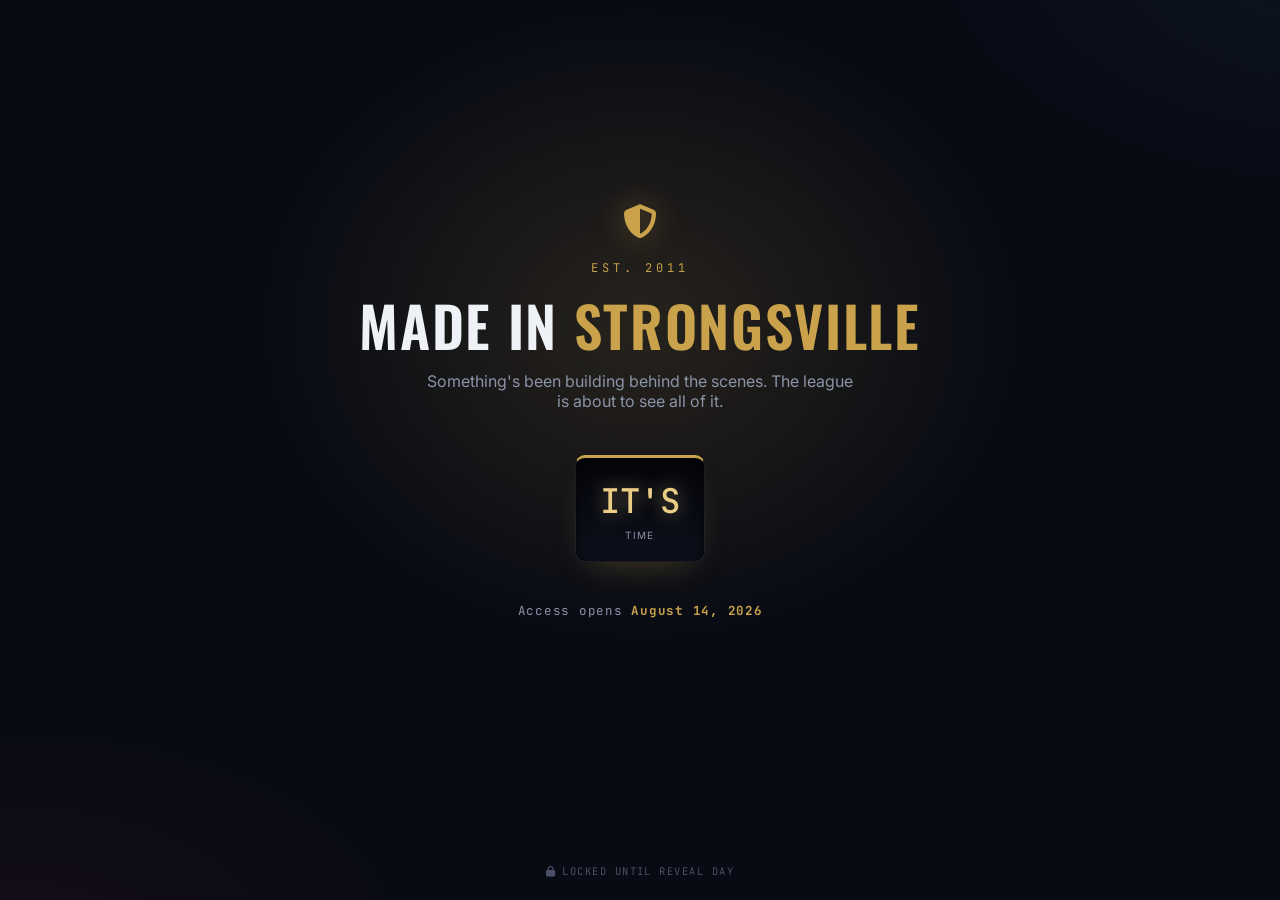
==== index.html @ 47a47ed0 "tease" ====
<!DOCTYPE html>
<html lang="en">
<head>
<meta charset="UTF-8">
<meta name="viewport" content="width=device-width, initial-scale=1.0">
<title>Made In Strongsville</title>
<meta name="description" content="Something is coming to Strongsville.">
<meta name="robots" content="noindex, nofollow">
<link rel="preconnect" href="https://fonts.googleapis.com">
<link rel="stylesheet" href="https://cdnjs.cloudflare.com/ajax/libs/font-awesome/6.5.1/css/all.min.css">
<link href="https://fonts.googleapis.com/css2?family=Oswald:wght@500;600;700&family=Inter:wght@400;500;600&family=JetBrains+Mono:wght@400;500&display=swap" rel="stylesheet">
<style>
  :root{
    --navy:#080b14; --navy-2:#111624; --navy-3:#1a2136;
    --gold:#c9a24b; --gold-bright:#e9cc85; --ink:#eef1f6; --muted:#8b93a7;
    --line:rgba(238,241,246,0.09);
  }
  *{ box-sizing:border-box; }
  @media (prefers-reduced-motion: reduce){ *{ animation-duration:0.001ms !important; } }
  body{
    margin:0; min-height:100vh; background:var(--navy); color:var(--ink);
    font-family:'Inter',sans-serif;
    display:flex; align-items:center; justify-content:center; text-align:center;
    padding:32px; position:relative; overflow:hidden;
    -webkit-user-select:none; user-select:none;
  }
  body::before{
    content:""; position:fixed; inset:-20%;
    background:
      radial-gradient(ellipse 600px 500px at 50% 40%, rgba(201,162,75,0.16), transparent 65%),
      radial-gradient(ellipse 700px 400px at 15% 90%, rgba(179,39,59,0.08), transparent 65%),
      radial-gradient(ellipse 700px 400px at 90% 10%, rgba(91,155,213,0.07), transparent 65%);
    animation:drift 16s ease-in-out infinite alternate;
    pointer-events:none;
  }
  @keyframes drift{ from{ transform:scale(1) translateY(0); } to{ transform:scale(1.1) translateY(-16px); } }

  .stage{ position:relative; z-index:1; max-width:640px; }
  .shield{ font-size:34px; color:var(--gold); margin-bottom:18px; text-shadow:0 0 30px rgba(201,162,75,0.4); }
  .eyebrow{
    font-family:'JetBrains Mono',monospace; font-size:12px; letter-spacing:0.32em; text-transform:uppercase;
    color:var(--gold); margin-bottom:20px;
  }
  h1{
    font-family:'Oswald',sans-serif; text-transform:uppercase; letter-spacing:0.03em; font-weight:600;
    font-size:clamp(32px,7vw,56px); margin:0 0 16px; line-height:1.05;
  }
  h1 span{ color:var(--gold); }
  .sub{ color:var(--muted); font-size:16px; max-width:44ch; margin:0 auto 44px; }

  .countdown{ display:flex; gap:14px; justify-content:center; flex-wrap:wrap; margin-bottom:40px; }
  .box{
    background:linear-gradient(180deg,#05060a,#0d101c);
    border:1px solid var(--line); border-top:3px solid var(--gold);
    border-radius:10px; padding:20px 24px; text-align:center; min-width:84px;
    box-shadow:inset 0 2px 14px rgba(0,0,0,0.6), 0 14px 34px -16px rgba(201,162,75,0.35);
  }
  .box .n{
    font-family:'JetBrains Mono',monospace; font-size:34px; color:var(--gold-bright); font-weight:500;
    text-shadow:0 0 18px rgba(240,211,140,0.5);
  }
  .box .l{ font-size:10px; letter-spacing:0.14em; text-transform:uppercase; color:var(--muted); margin-top:6px; }

  .date-line{ font-family:'JetBrains Mono',monospace; font-size:12.5px; color:var(--muted); letter-spacing:0.06em; margin-bottom:56px; }
  .date-line strong{ color:var(--gold); }

  .whisper{
    min-height:24px; font-size:14px; color:var(--muted); font-style:italic;
    opacity:0; transition:opacity 1.2s ease;
  }
  .whisper.in{ opacity:1; }

  footer.locked{
    position:fixed; bottom:22px; left:0; right:0; text-align:center;
    font-family:'JetBrains Mono',monospace; font-size:10.5px; letter-spacing:0.14em; text-transform:uppercase;
    color:#4a5066;
  }
</style>
</head>
<body>

<div class="stage">
  <div class="shield"><i class="fa-solid fa-shield-halved"></i></div>
  <div class="eyebrow">Est. 2011</div>
  <h1>Made In <span>Strongsville</span></h1>
  <p class="sub">Something's been building behind the scenes. The league is about to see all of it.</p>

  <div class="countdown" id="countdown"></div>
  <div class="date-line">Access opens <strong>August 14, 2026</strong></div>

  <div class="whisper" id="whisper"></div>
</div>

<footer class="locked"><i class="fa-solid fa-lock" style="margin-right:6px;"></i>Locked until reveal day</footer>

<script>
function buildCountdown(el, target){
  function tick(){
    const now = new Date();
    let diff = target - now;
    if(diff <= 0){
      el.innerHTML = `<div class="box"><div class="n">IT'S</div><div class="l">Time</div></div>`;
      clearInterval(timer);
      return;
    }
    const d = Math.floor(diff / 86400000);
    const h = Math.floor((diff / 3600000) % 24);
    const m = Math.floor((diff / 60000) % 60);
    const s = Math.floor((diff / 1000) % 60);
    el.innerHTML = `
      <div class="box"><div class="n">${d}</div><div class="l">Days</div></div>
      <div class="box"><div class="n">${String(h).padStart(2,'0')}</div><div class="l">Hours</div></div>
      <div class="box"><div class="n">${String(m).padStart(2,'0')}</div><div class="l">Minutes</div></div>
      <div class="box"><div class="n">${String(s).padStart(2,'0')}</div><div class="l">Seconds</div></div>
    `;
  }
  tick();
  const timer = setInterval(tick, 1000);
}
buildCountdown(document.getElementById('countdown'), new Date('2026-08-14T00:00:00'));

const whispers = [
  "Respect the Ice.",
  "The Don remembers 2017.",
  "Someone still owes a chug.",
  "The Trophy Bandit is watching.",
  "A goat has been spotted on the mountain.",
  "The cauldron hasn't stopped moving.",
  "Fifteen years of receipts. All in one place.",
];
const whisperEl = document.getElementById('whisper');
let wi = 0;
function cycleWhisper(){
  whisperEl.classList.remove('in');
  setTimeout(()=>{
    whisperEl.textContent = whispers[wi % whispers.length];
    whisperEl.classList.add('in');
    wi++;
  }, 600);
}
cycleWhisper();
setInterval(cycleWhisper, 4200);
</script>
</body>
</html>
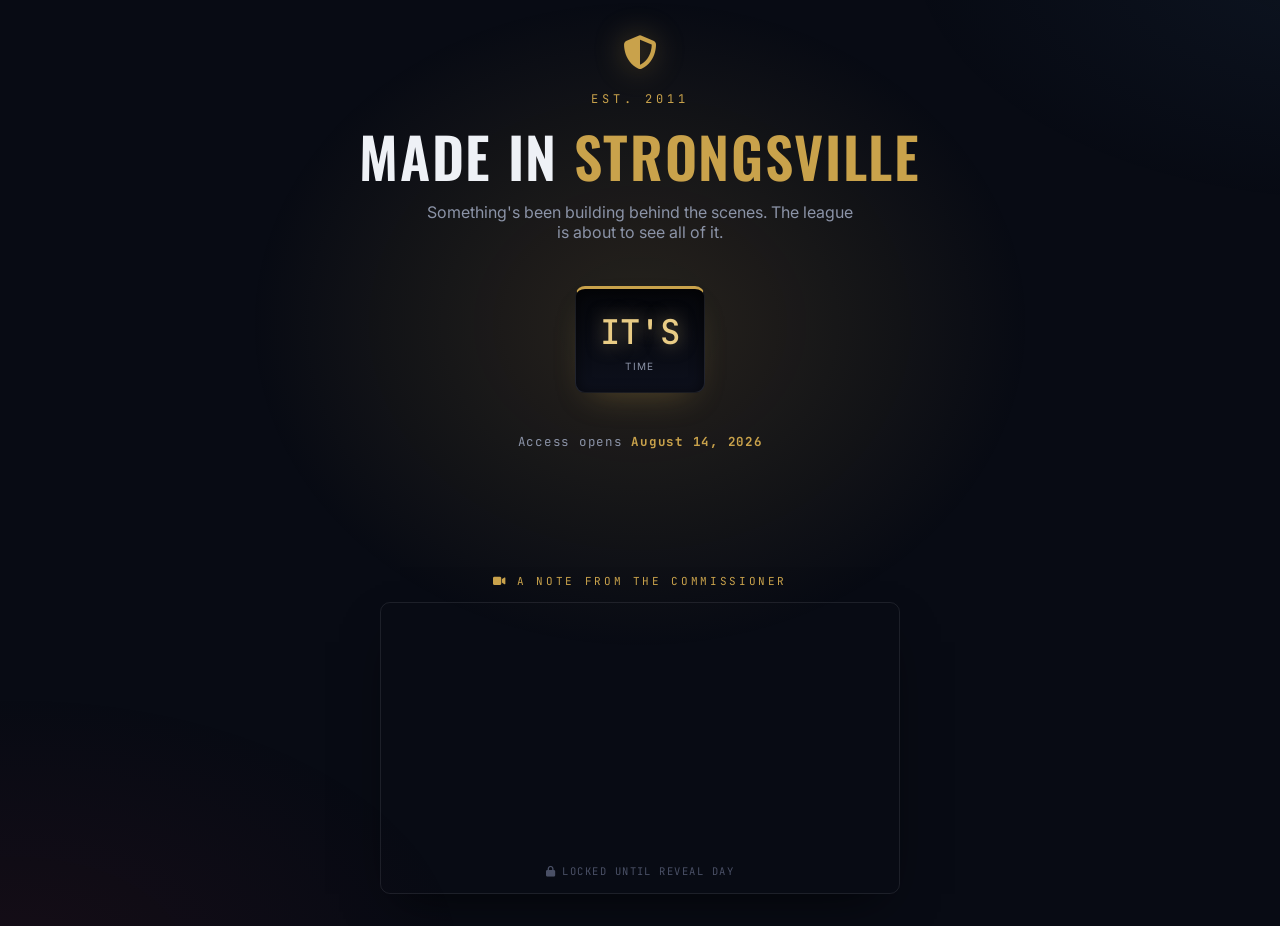
==== commit 79c6ea6d: "commish note" ====
--- a/index.html
+++ b/index.html
@@ -70,6 +70,17 @@
   }
   .whisper.in{ opacity:1; }
 
+  .commish{ margin:44px auto 0; max-width:520px; }
+  .commish .label{
+    font-family:'JetBrains Mono',monospace; font-size:11px; letter-spacing:0.24em; text-transform:uppercase;
+    color:var(--gold); margin-bottom:14px;
+  }
+  .commish .frame{
+    aspect-ratio:16/9; border-radius:10px; overflow:hidden;
+    border:1px solid var(--line); box-shadow:0 20px 50px -20px rgba(0,0,0,0.7);
+  }
+  .commish .frame iframe{ width:100%; height:100%; border:0; display:block; }
+
   footer.locked{
     position:fixed; bottom:22px; left:0; right:0; text-align:center;
     font-family:'JetBrains Mono',monospace; font-size:10.5px; letter-spacing:0.14em; text-transform:uppercase;
@@ -89,6 +100,13 @@
   <div class="date-line">Access opens <strong>August 14, 2026</strong></div>
 
   <div class="whisper" id="whisper"></div>
+
+  <div class="commish">
+    <div class="label"><i class="fa-solid fa-video"></i> A Note From The Commissioner</div>
+    <div class="frame">
+      <iframe src="https://www.youtube.com/embed/ub5VCanUkYw" title="Commish Note 2026" frameborder="0" allow="accelerometer; autoplay; clipboard-write; encrypted-media; gyroscope; picture-in-picture" allowfullscreen></iframe>
+    </div>
+  </div>
 </div>
 
 <footer class="locked"><i class="fa-solid fa-lock" style="margin-right:6px;"></i>Locked until reveal day</footer>
@@ -122,10 +140,17 @@
 const whispers = [
   "Respect the Ice.",
   "The Don remembers 2017.",
-  "Someone still owes a chug.",
   "The Trophy Bandit is watching.",
   "A goat has been spotted on the mountain.",
   "The cauldron hasn't stopped moving.",
+  "Mr. Reliable is still waiting on ring number two.",
+  "Worst to first isn't just a saying to some of us.",
+  "Someone's still chasing their day-one magic.",
+  "One bright spot, wedged between two dark ones.",
+  "Balance has a price. Ask the guy sitting at .500.",
+  "Three years in the basement built one hell of a comeback.",
+  "Patience finally paid off in 2025.",
+  "Someone still owes a chug.",
   "Fifteen years of receipts. All in one place.",
 ];
 const whisperEl = document.getElementById('whisper');
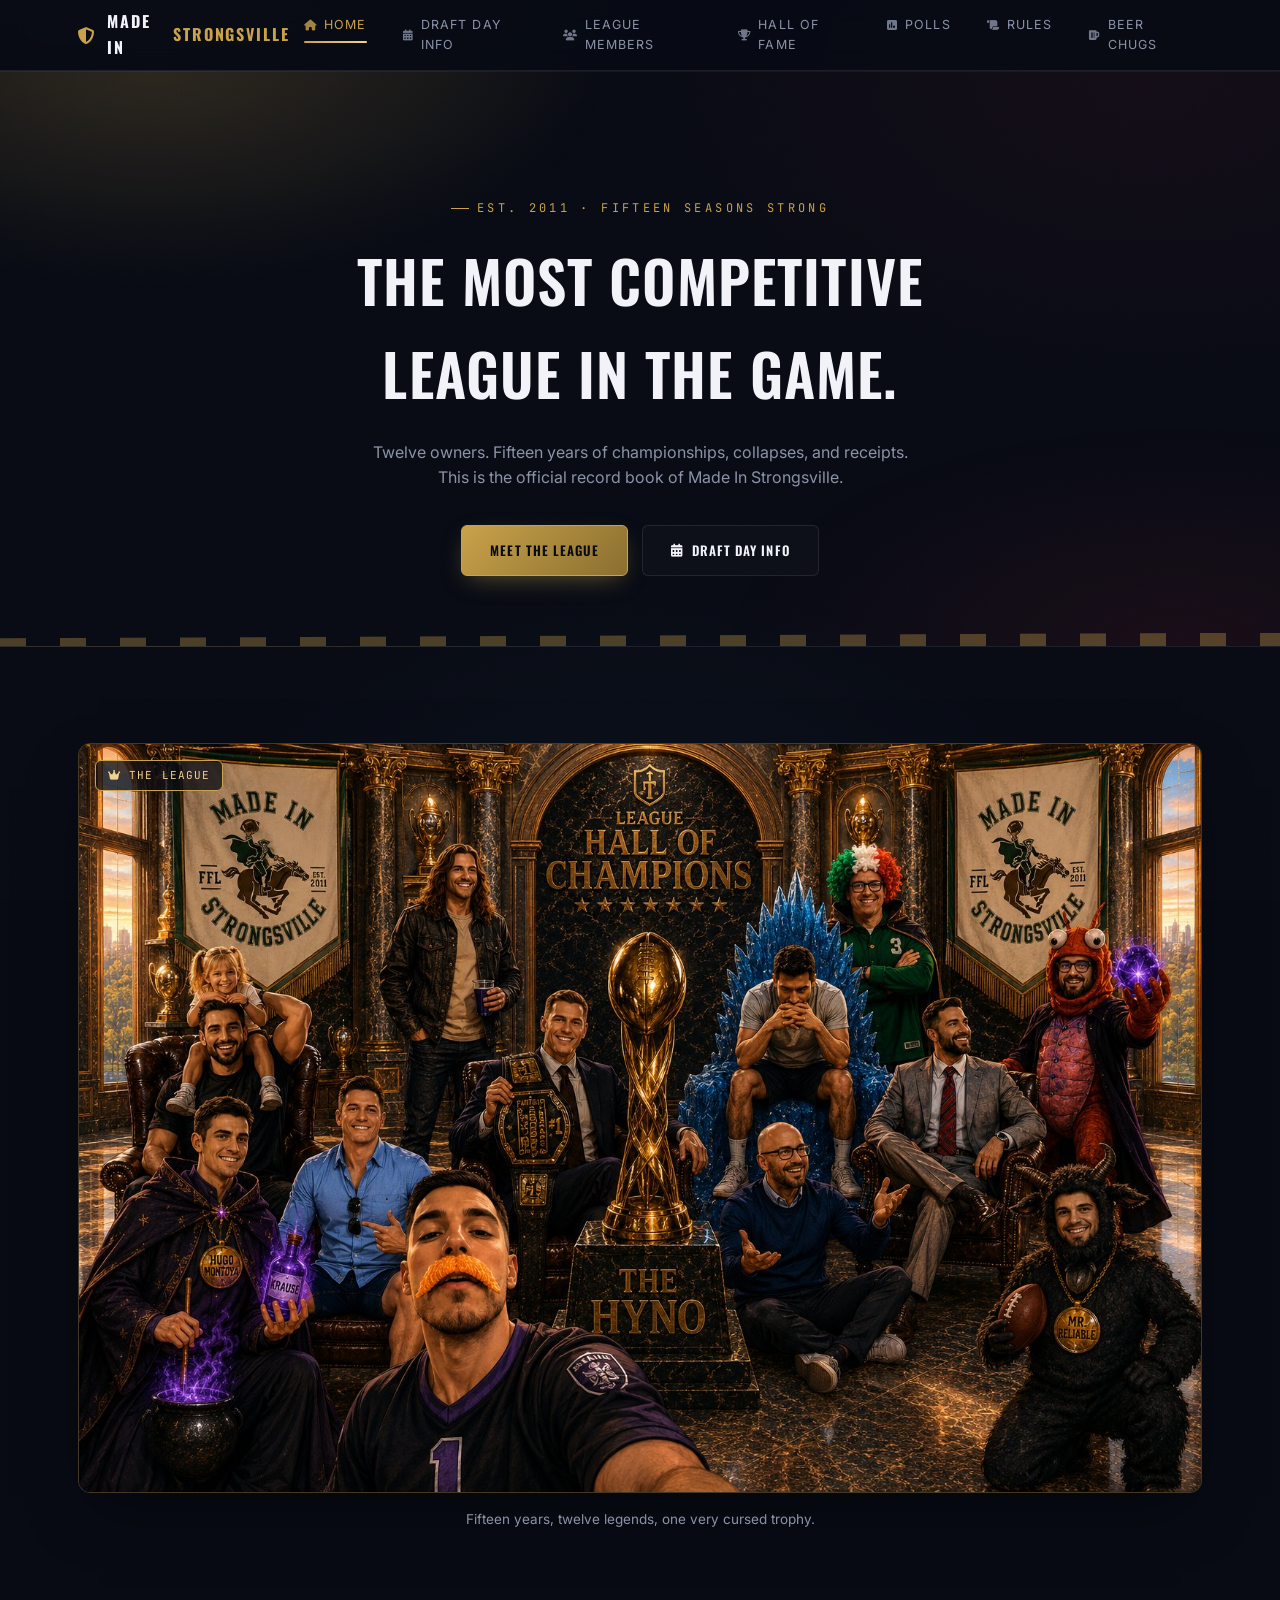
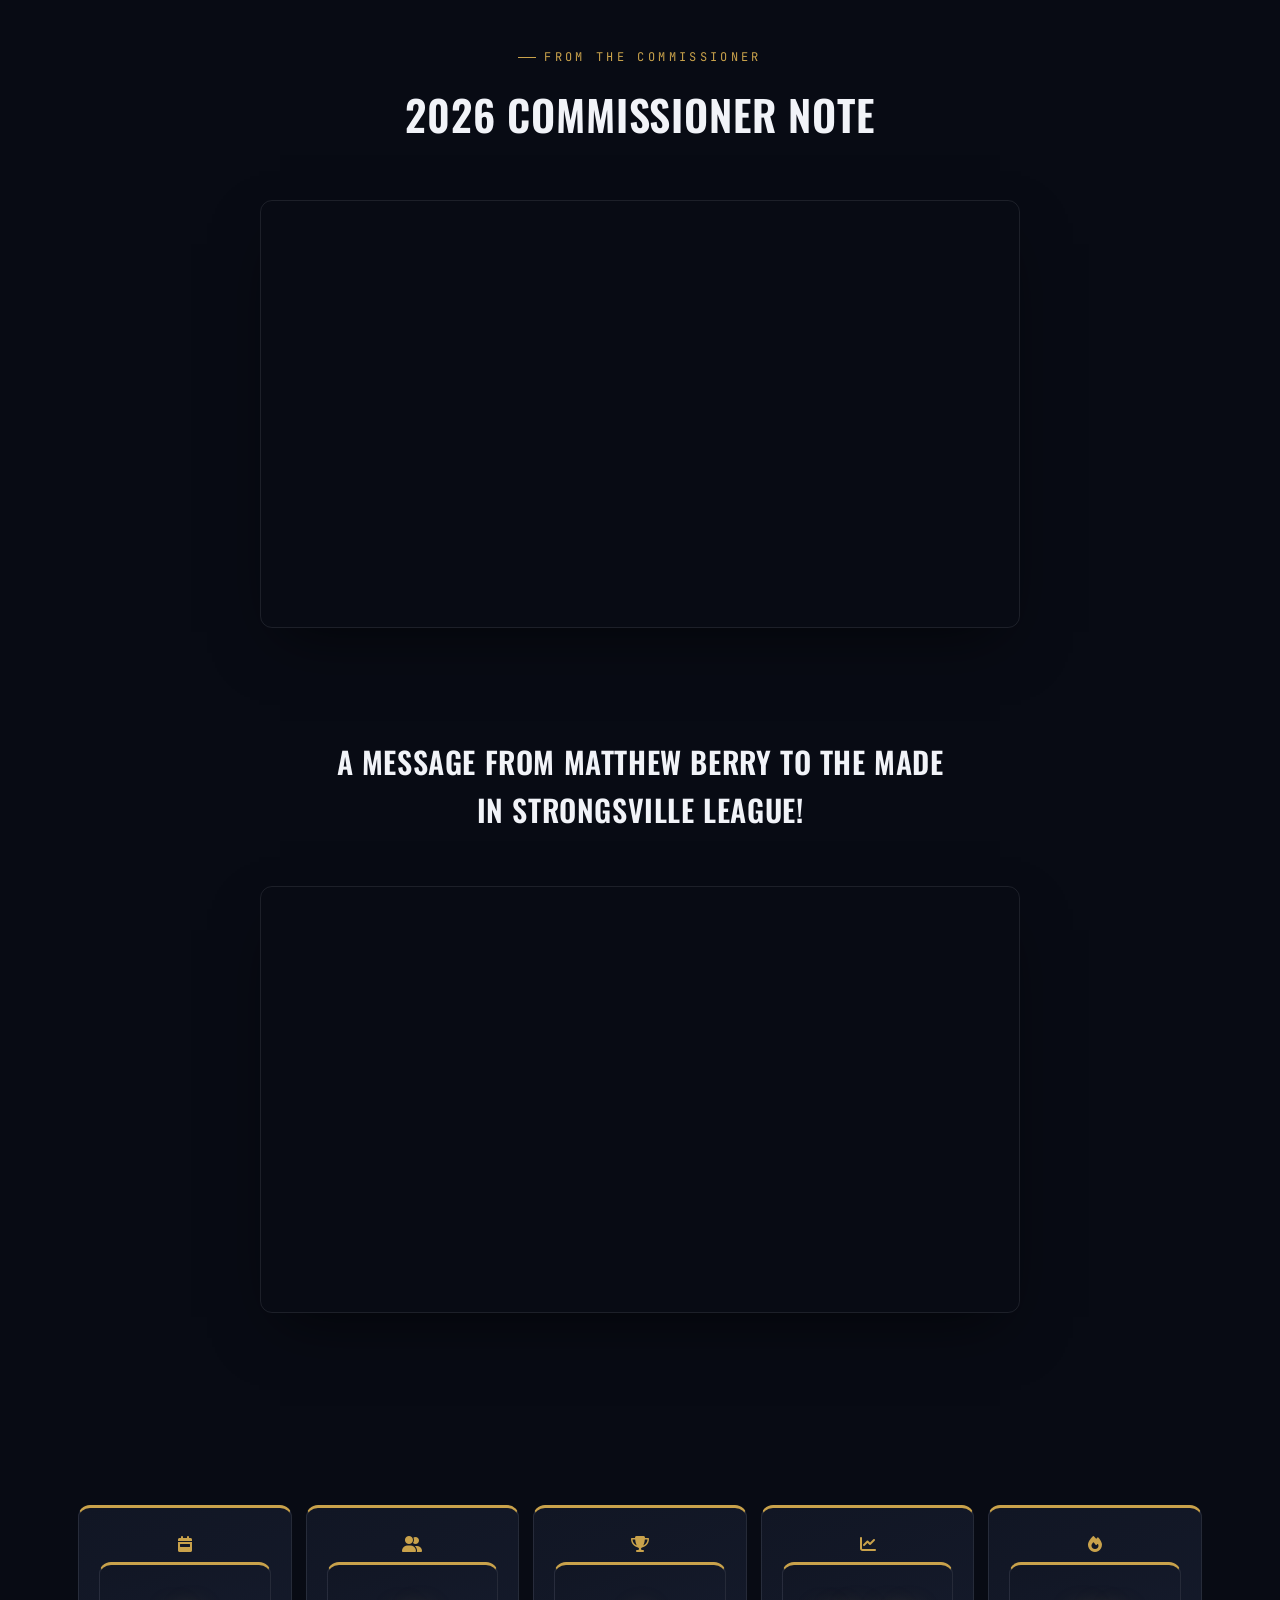
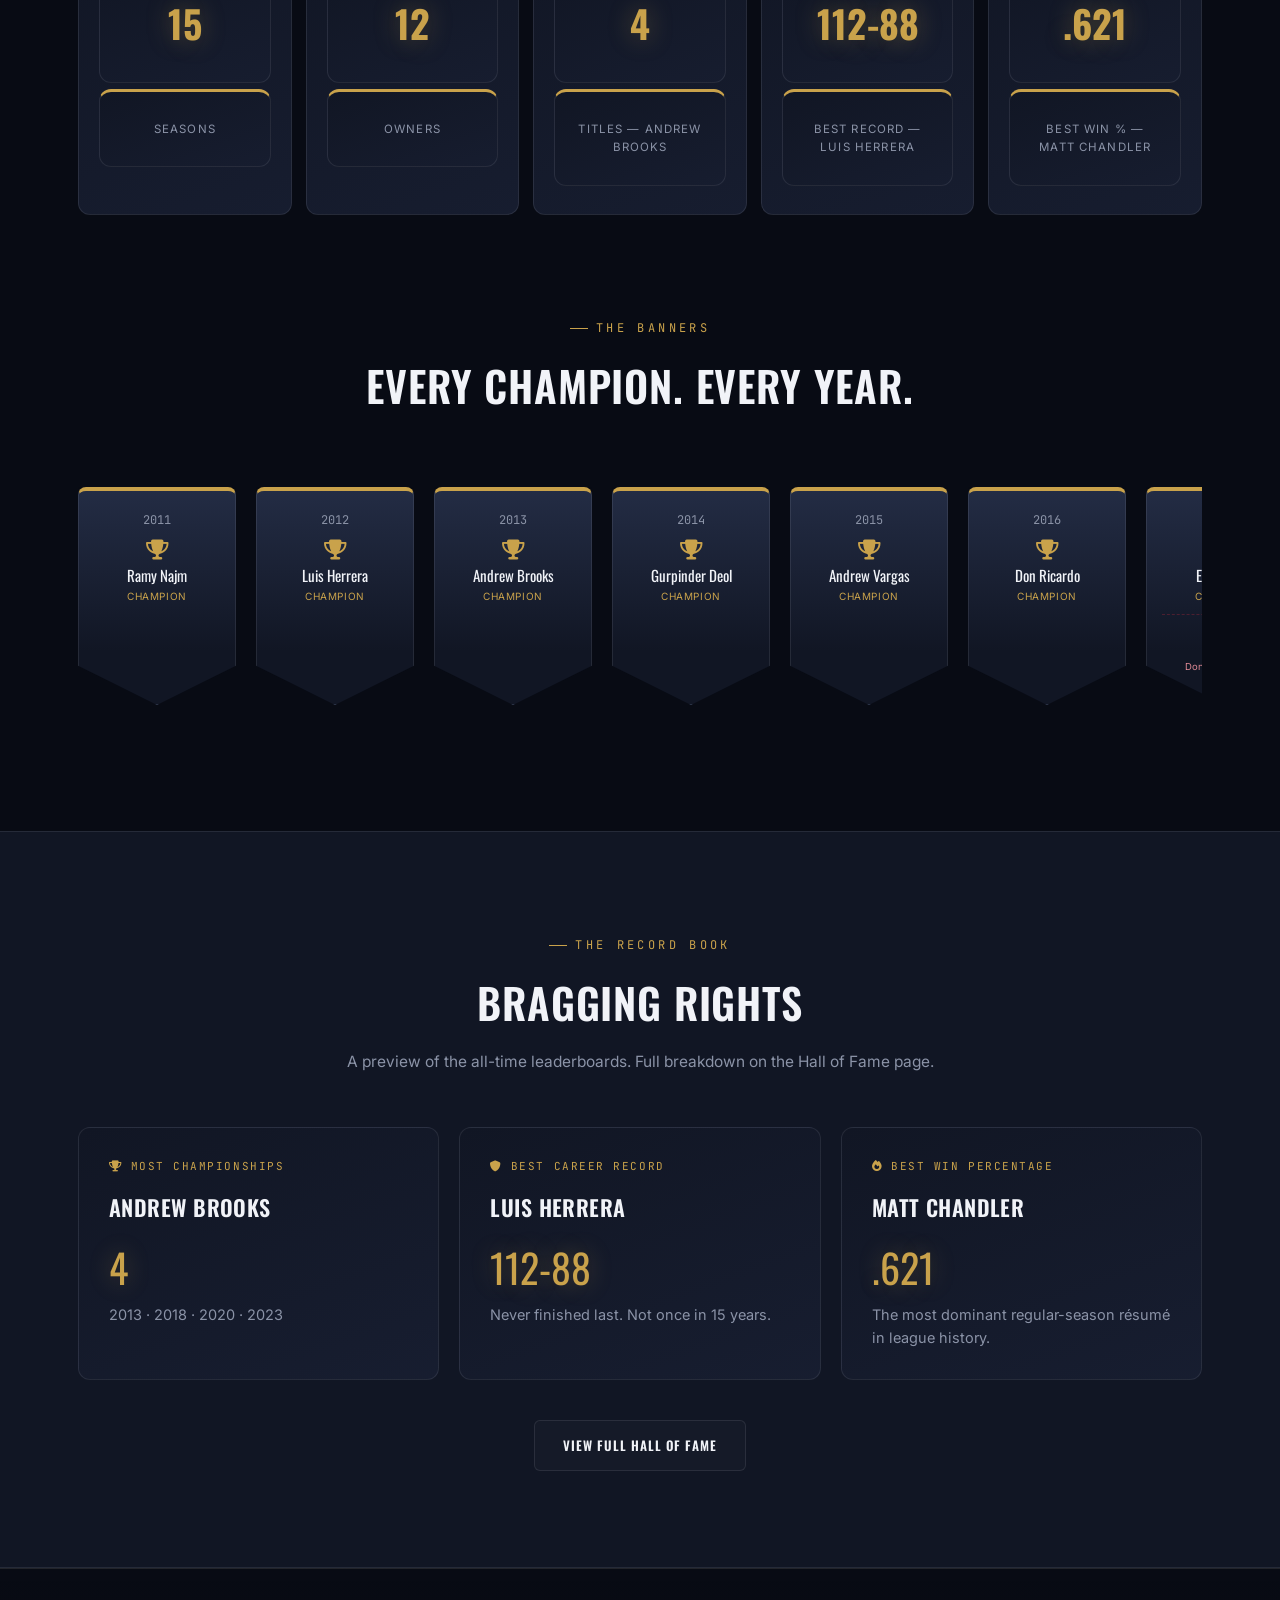
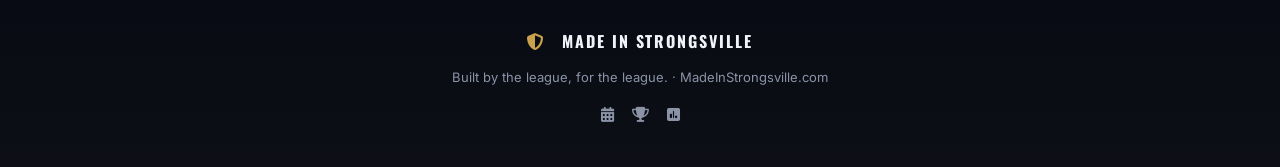
==== commit 4a69c5a3: "go live" ====
--- a/index.html
+++ b/index.html
@@ -3,168 +3,165 @@
 <head>
 <meta charset="UTF-8">
 <meta name="viewport" content="width=device-width, initial-scale=1.0">
-<title>Made In Strongsville</title>
-<meta name="description" content="Something is coming to Strongsville.">
-<meta name="robots" content="noindex, nofollow">
+<title>Made In Strongsville | Fantasy Football League</title>
+<meta name="description" content="15 seasons. 12 owners. One trophy. The official home of the Made In Strongsville fantasy football league.">
 <link rel="preconnect" href="https://fonts.googleapis.com">
+<link href="https://fonts.googleapis.com/css2?family=Oswald:wght@500;600;700&family=Inter:wght@400;500;600&family=JetBrains+Mono:wght@400;500&display=swap" rel="stylesheet">
 <link rel="stylesheet" href="https://cdnjs.cloudflare.com/ajax/libs/font-awesome/6.5.1/css/all.min.css">
-<link href="https://fonts.googleapis.com/css2?family=Oswald:wght@500;600;700&family=Inter:wght@400;500;600&family=JetBrains+Mono:wght@400;500&display=swap" rel="stylesheet">
-<style>
-  :root{
-    --navy:#080b14; --navy-2:#111624; --navy-3:#1a2136;
-    --gold:#c9a24b; --gold-bright:#e9cc85; --ink:#eef1f6; --muted:#8b93a7;
-    --line:rgba(238,241,246,0.09);
-  }
-  *{ box-sizing:border-box; }
-  @media (prefers-reduced-motion: reduce){ *{ animation-duration:0.001ms !important; } }
-  body{
-    margin:0; min-height:100vh; background:var(--navy); color:var(--ink);
-    font-family:'Inter',sans-serif;
-    display:flex; align-items:center; justify-content:center; text-align:center;
-    padding:32px; position:relative; overflow:hidden;
-    -webkit-user-select:none; user-select:none;
-  }
-  body::before{
-    content:""; position:fixed; inset:-20%;
-    background:
-      radial-gradient(ellipse 600px 500px at 50% 40%, rgba(201,162,75,0.16), transparent 65%),
-      radial-gradient(ellipse 700px 400px at 15% 90%, rgba(179,39,59,0.08), transparent 65%),
-      radial-gradient(ellipse 700px 400px at 90% 10%, rgba(91,155,213,0.07), transparent 65%);
-    animation:drift 16s ease-in-out infinite alternate;
-    pointer-events:none;
-  }
-  @keyframes drift{ from{ transform:scale(1) translateY(0); } to{ transform:scale(1.1) translateY(-16px); } }
-
-  .stage{ position:relative; z-index:1; max-width:640px; }
-  .shield{ font-size:34px; color:var(--gold); margin-bottom:18px; text-shadow:0 0 30px rgba(201,162,75,0.4); }
-  .eyebrow{
-    font-family:'JetBrains Mono',monospace; font-size:12px; letter-spacing:0.32em; text-transform:uppercase;
-    color:var(--gold); margin-bottom:20px;
-  }
-  h1{
-    font-family:'Oswald',sans-serif; text-transform:uppercase; letter-spacing:0.03em; font-weight:600;
-    font-size:clamp(32px,7vw,56px); margin:0 0 16px; line-height:1.05;
-  }
-  h1 span{ color:var(--gold); }
-  .sub{ color:var(--muted); font-size:16px; max-width:44ch; margin:0 auto 44px; }
-
-  .countdown{ display:flex; gap:14px; justify-content:center; flex-wrap:wrap; margin-bottom:40px; }
-  .box{
-    background:linear-gradient(180deg,#05060a,#0d101c);
-    border:1px solid var(--line); border-top:3px solid var(--gold);
-    border-radius:10px; padding:20px 24px; text-align:center; min-width:84px;
-    box-shadow:inset 0 2px 14px rgba(0,0,0,0.6), 0 14px 34px -16px rgba(201,162,75,0.35);
-  }
-  .box .n{
-    font-family:'JetBrains Mono',monospace; font-size:34px; color:var(--gold-bright); font-weight:500;
-    text-shadow:0 0 18px rgba(240,211,140,0.5);
-  }
-  .box .l{ font-size:10px; letter-spacing:0.14em; text-transform:uppercase; color:var(--muted); margin-top:6px; }
-
-  .date-line{ font-family:'JetBrains Mono',monospace; font-size:12.5px; color:var(--muted); letter-spacing:0.06em; margin-bottom:56px; }
-  .date-line strong{ color:var(--gold); }
-
-  .whisper{
-    min-height:24px; font-size:14px; color:var(--muted); font-style:italic;
-    opacity:0; transition:opacity 1.2s ease;
-  }
-  .whisper.in{ opacity:1; }
-
-  .commish{ margin:44px auto 0; max-width:520px; }
-  .commish .label{
-    font-family:'JetBrains Mono',monospace; font-size:11px; letter-spacing:0.24em; text-transform:uppercase;
-    color:var(--gold); margin-bottom:14px;
-  }
-  .commish .frame{
-    aspect-ratio:16/9; border-radius:10px; overflow:hidden;
-    border:1px solid var(--line); box-shadow:0 20px 50px -20px rgba(0,0,0,0.7);
-  }
-  .commish .frame iframe{ width:100%; height:100%; border:0; display:block; }
-
-  footer.locked{
-    position:fixed; bottom:22px; left:0; right:0; text-align:center;
-    font-family:'JetBrains Mono',monospace; font-size:10.5px; letter-spacing:0.14em; text-transform:uppercase;
-    color:#4a5066;
-  }
-</style>
+<link rel="stylesheet" href="style.css">
 </head>
 <body>
 
-<div class="stage">
-  <div class="shield"><i class="fa-solid fa-shield-halved"></i></div>
-  <div class="eyebrow">Est. 2011</div>
-  <h1>Made In <span>Strongsville</span></h1>
-  <p class="sub">Something's been building behind the scenes. The league is about to see all of it.</p>
+<nav class="site-nav">
+  <div class="wrap">
+    <a href="index.html" class="brand"><i class="fa-solid fa-shield-halved"></i>MADE IN <span>STRONGSVILLE</span></a>
+    <ul class="navlinks">
+      <li><a href="index.html" class="active"><i class="fa-solid fa-house"></i>Home</a></li>
+      <li><a href="draft.html"><i class="fa-solid fa-calendar-days"></i>Draft Day Info</a></li>
+      <li><a href="members.html"><i class="fa-solid fa-users"></i>League Members</a></li>
+      <li><a href="hall-of-fame.html"><i class="fa-solid fa-trophy"></i>Hall of Fame</a></li>
+      <li><a href="polls.html"><i class="fa-solid fa-square-poll-vertical"></i>Polls</a></li>
+      <li><a href="rules.html"><i class="fa-solid fa-scroll"></i>Rules</a></li>
+      <li><a href="beer-chugs.html"><i class="fa-solid fa-beer-mug-empty"></i>Beer Chugs</a></li>
+    </ul>
+    <button class="navtoggle" aria-label="Menu">☰</button>
+  </div>
+</nav>
 
-  <div class="countdown" id="countdown"></div>
-  <div class="date-line">Access opens <strong>August 14, 2026</strong></div>
-
-  <div class="whisper" id="whisper"></div>
-
-  <div class="commish">
-    <div class="label"><i class="fa-solid fa-video"></i> A Note From The Commissioner</div>
-    <div class="frame">
-      <iframe src="https://www.youtube.com/embed/ub5VCanUkYw" title="Commish Note 2026" frameborder="0" allow="accelerometer; autoplay; clipboard-write; encrypted-media; gyroscope; picture-in-picture" allowfullscreen></iframe>
+<header class="page-hero" style="padding-top:120px; padding-bottom:70px;">
+  <div class="wrap" style="text-align:center;">
+    <div class="eyebrow">Est. 2011 · Fifteen Seasons Strong</div>
+    <h1 style="margin-top:16px;">The Most Competitive<br>League in the Game.</h1>
+    <p style="margin:20px auto 0; max-width:56ch; text-align:center;">Twelve owners. Fifteen years of championships, collapses, and receipts. This is the official record book of Made In Strongsville.</p>
+    <div style="margin-top:34px; display:flex; gap:14px; justify-content:center; flex-wrap:wrap;">
+      <a href="members.html" class="btn primary">Meet the League</a>
+      <a href="draft.html" class="btn ghost"><i class="fa-solid fa-calendar-days"></i>Draft Day Info</a>
     </div>
   </div>
-</div>
+</header>
 
-<footer class="locked"><i class="fa-solid fa-lock" style="margin-right:6px;"></i>Locked until reveal day</footer>
+<section style="padding-bottom:0;">
+  <div class="wrap">
+    <div class="feature-image reveal">
+      <span class="feature-tag"><i class="fa-solid fa-crown"></i> The League</span>
+      <img src="photo-hall-of-champions.jpg" alt="Made In Strongsville — League Hall of Champions" loading="lazy">
+    </div>
+    <p class="feature-caption reveal">Fifteen years, twelve legends, one very cursed trophy.</p>
+  </div>
+</section>
 
+<section style="padding-bottom:0;">
+  <div class="wrap">
+    <div class="section-head reveal">
+      <div class="eyebrow">From The Commissioner</div>
+      <h2>2026 Commissioner Note</h2>
+    </div>
+    <div class="video-embed-wrap reveal">
+      <iframe src="https://www.youtube.com/embed/frCkLO3lfnM?si=tjz5jl0NV-0J2GUt" title="Made In Strongsville Commish Note 2026" frameborder="0" allow="accelerometer; autoplay; clipboard-write; encrypted-media; gyroscope; picture-in-picture" allowfullscreen></iframe>
+    </div>
+  </div>
+</section>
+
+<section>
+  <div class="wrap">
+    <div class="section-head reveal">
+      <h2 style="font-size:clamp(22px,3.4vw,30px);">A Message From Matthew Berry To The Made In Strongsville League!</h2>
+    </div>
+    <div class="video-embed-wrap reveal">
+      <iframe src="https://www.youtube.com/embed/pJcp4WtAZCU" title="A Message From Matthew Berry To The Made In Strongsville League" frameborder="0" allow="accelerometer; autoplay; clipboard-write; encrypted-media; gyroscope; picture-in-picture" allowfullscreen></iframe>
+    </div>
+  </div>
+</section>
+
+
+<section>
+  <div class="wrap">
+    <div class="stat-ticker reveal">
+      <div><i class="fa-solid fa-calendar-week"></i><div class="num">15</div><div class="label">Seasons</div></div>
+      <div><i class="fa-solid fa-user-group"></i><div class="num">12</div><div class="label">Owners</div></div>
+      <div><i class="fa-solid fa-trophy"></i><div class="num">4</div><div class="label">Titles — Andrew Brooks</div></div>
+      <div><i class="fa-solid fa-chart-line"></i><div class="num">112-88</div><div class="label">Best Record — Luis Herrera</div></div>
+      <div><i class="fa-solid fa-fire"></i><div class="num">.621</div><div class="label">Best Win % — Matt Chandler</div></div>
+    </div>
+  </div>
+</section>
+
+<section style="padding-top:0;">
+  <div class="wrap">
+    <div class="section-head reveal">
+      <div class="eyebrow">The Banners</div>
+      <h2>Every Champion. Every Year.</h2>
+    </div>
+    <div class="rafters reveal" id="rafters"></div>
+  </div>
+</section>
+
+<section style="background:var(--navy-2); border-top:1px solid var(--navy-line); border-bottom:1px solid var(--navy-line);">
+  <div class="wrap">
+    <div class="section-head reveal">
+      <div class="eyebrow">The Record Book</div>
+      <h2>Bragging Rights</h2>
+      <p>A preview of the all-time leaderboards. Full breakdown on the Hall of Fame page.</p>
+    </div>
+    <div class="info-grid reveal">
+      <div class="info-card">
+        <div class="icon-label"><i class="fa-solid fa-trophy"></i>Most Championships</div>
+        <h3>Andrew Brooks</h3>
+        <div class="big">4</div>
+        <p>2013 · 2018 · 2020 · 2023</p>
+      </div>
+      <div class="info-card">
+        <div class="icon-label"><i class="fa-solid fa-shield"></i>Best Career Record</div>
+        <h3>Luis Herrera</h3>
+        <div class="big">112-88</div>
+        <p>Never finished last. Not once in 15 years.</p>
+      </div>
+      <div class="info-card">
+        <div class="icon-label"><i class="fa-solid fa-fire"></i>Best Win Percentage</div>
+        <h3>Matt Chandler</h3>
+        <div class="big">.621</div>
+        <p>The most dominant regular-season résumé in league history.</p>
+      </div>
+    </div>
+    <div style="text-align:center; margin-top:40px;">
+      <a href="hall-of-fame.html" class="btn ghost">View Full Hall of Fame</a>
+    </div>
+  </div>
+</section>
+
+<footer>
+  <span class="brand"><i class="fa-solid fa-shield-halved"></i>&nbsp;MADE IN STRONGSVILLE</span>
+  Built by the league, for the league. · MadeInStrongsville.com
+  <div class="foot-icons">
+    <a href="draft.html" aria-label="Draft Day Info"><i class="fa-solid fa-calendar-days"></i></a>
+    <a href="hall-of-fame.html" aria-label="Hall of Fame"><i class="fa-solid fa-trophy"></i></a>
+    <a href="polls.html" aria-label="Polls"><i class="fa-solid fa-square-poll-vertical"></i></a>
+  </div>
+</footer>
+
+<script src="data.js"></script>
 <script>
-function buildCountdown(el, target){
-  function tick(){
-    const now = new Date();
-    let diff = target - now;
-    if(diff <= 0){
-      el.innerHTML = `<div class="box"><div class="n">IT'S</div><div class="l">Time</div></div>`;
-      clearInterval(timer);
-      return;
-    }
-    const d = Math.floor(diff / 86400000);
-    const h = Math.floor((diff / 3600000) % 24);
-    const m = Math.floor((diff / 60000) % 60);
-    const s = Math.floor((diff / 1000) % 60);
-    el.innerHTML = `
-      <div class="box"><div class="n">${d}</div><div class="l">Days</div></div>
-      <div class="box"><div class="n">${String(h).padStart(2,'0')}</div><div class="l">Hours</div></div>
-      <div class="box"><div class="n">${String(m).padStart(2,'0')}</div><div class="l">Minutes</div></div>
-      <div class="box"><div class="n">${String(s).padStart(2,'0')}</div><div class="l">Seconds</div></div>
-    `;
+const raftersEl = document.getElementById('rafters');
+TIMELINE.forEach(([year, desc])=>{
+  const champMatch = desc.match(/^([A-Za-z .]+?) (wins|claims|posts|completes)/);
+  const champ = champMatch ? champMatch[1] : desc;
+  // Detect a *separate* collapse mention (a different person's worst-season note within the same year)
+  const collapseMatch = desc.match(/(?:^|\.\s+)([A-Z][a-z]+(?:\s[A-Z][a-z]+)*)(?:,? meanwhile,?)? posts the worst season in league history:\s*([\d-]+)/);
+  const soleCollapse = collapseMatch && collapseMatch[1].trim() === champ.trim();
+
+  const b = document.createElement('div');
+  b.className = 'banner' + (soleCollapse ? ' collapse' : '');
+  if(soleCollapse){
+    b.innerHTML = `<div class="yr">${year}</div><i class="fa-solid fa-skull"></i><div class="champ">${collapseMatch[2]}</div><div class="tag">Worst Season Ever</div>`;
+  } else {
+    const noteHtml = (collapseMatch && !soleCollapse)
+      ? `<div class="banner-note"><i class="fa-solid fa-triangle-exclamation"></i> ${collapseMatch[1].trim()}: ${collapseMatch[2]}</div>`
+      : '';
+    b.innerHTML = `<div class="yr">${year}</div><i class="fa-solid fa-trophy"></i><div class="champ">${champ}</div><div class="tag">Champion</div>${noteHtml}`;
   }
-  tick();
-  const timer = setInterval(tick, 1000);
-}
-buildCountdown(document.getElementById('countdown'), new Date('2026-08-14T00:00:00'));
-
-const whispers = [
-  "Respect the Ice.",
-  "The Don remembers 2017.",
-  "The Trophy Bandit is watching.",
-  "A goat has been spotted on the mountain.",
-  "The cauldron hasn't stopped moving.",
-  "Mr. Reliable is still waiting on ring number two.",
-  "Worst to first isn't just a saying to some of us.",
-  "Someone's still chasing their day-one magic.",
-  "One bright spot, wedged between two dark ones.",
-  "Balance has a price. Ask the guy sitting at .500.",
-  "Three years in the basement built one hell of a comeback.",
-  "Patience finally paid off in 2025.",
-  "Someone still owes a chug.",
-  "Fifteen years of receipts. All in one place.",
-];
-const whisperEl = document.getElementById('whisper');
-let wi = 0;
-function cycleWhisper(){
-  whisperEl.classList.remove('in');
-  setTimeout(()=>{
-    whisperEl.textContent = whispers[wi % whispers.length];
-    whisperEl.classList.add('in');
-    wi++;
-  }, 600);
-}
-cycleWhisper();
-setInterval(cycleWhisper, 4200);
+  raftersEl.appendChild(b);
+});
 </script>
+<script src="script.js"></script>
 </body>
 </html>
--- a/style.css
+++ b/style.css
@@ -0,0 +1,738 @@
+/* ===========================================================
+   MADE IN STRONGSVILLE — shared stylesheet (v2, elevated)
+   Design tokens: championship navy + metallic gold + crimson
+   =========================================================== */
+
+:root{
+  --navy:#080b14;
+  --navy-2:#111624;
+  --navy-3:#1a2136;
+  --navy-4:#232c44;
+  --navy-line:rgba(238,241,246,0.09);
+  --gold:#c9a24b;
+  --gold-bright:#f0d38c;
+  --gold-dim:#8a6f2f;
+  --crimson:#b3273b;
+  --crimson-bright:#e2495e;
+  --emerald:#3e8a6c;
+  --ice:#5b9bd5;
+  --ink:#f1f3f8;
+  --muted:#8b93a7;
+  --radius:12px;
+  --shadow-lg:0 24px 60px -20px rgba(0,0,0,0.6);
+}
+*{ box-sizing:border-box; }
+html{ scroll-behavior:smooth; }
+@media (prefers-reduced-motion: reduce){
+  html{ scroll-behavior:auto; }
+  *{ animation-duration:0.001ms !important; animation-iteration-count:1 !important; transition-duration:0.001ms !important; }
+}
+body{
+  margin:0;
+  background-color:var(--navy);
+  background-image:
+    radial-gradient(ellipse 900px 500px at 12% -8%, rgba(201,162,75,0.10), transparent 60%),
+    radial-gradient(ellipse 900px 550px at 90% 8%, rgba(179,39,59,0.07), transparent 60%),
+    radial-gradient(ellipse 700px 500px at 50% 100%, rgba(91,155,213,0.05), transparent 65%);
+  background-attachment:fixed;
+  color:var(--ink);
+  font-family:'Inter',sans-serif;
+  line-height:1.6;
+  position:relative;
+}
+/* subtle film-grain texture, sits above the gradient, below content */
+body::before{
+  content:"";
+  position:fixed; inset:0; z-index:0; pointer-events:none;
+  opacity:0.035; mix-blend-mode:overlay;
+  background-image:url("data:image/svg+xml,%3Csvg xmlns='http://www.w3.org/2000/svg' width='140' height='140'%3E%3Cfilter id='n'%3E%3CfeTurbulence type='fractalNoise' baseFrequency='0.9' numOctaves='2' stitchTiles='stitch'/%3E%3C/filter%3E%3Crect width='100%25' height='100%25' filter='url(%23n)'/%3E%3C/svg%3E");
+}
+#main-content, nav, footer{ position:relative; z-index:1; }
+
+h1,h2,h3,h4,.display{
+  font-family:'Oswald',sans-serif;
+  text-transform:uppercase;
+  letter-spacing:0.02em;
+  font-weight:600;
+  margin:0;
+}
+.mono{ font-family:'JetBrains Mono',monospace; }
+a{ color:inherit; text-decoration:none; }
+img{ max-width:100%; display:block; }
+.wrap{ max-width:1180px; margin:0 auto; padding:0 28px; }
+.eyebrow{
+  font-family:'JetBrains Mono',monospace;
+  font-size:12px; letter-spacing:0.28em; text-transform:uppercase;
+  color:var(--gold);
+  display:inline-flex; align-items:center; gap:8px;
+}
+.eyebrow i{ font-size:11px; }
+.eyebrow::before{
+  content:""; display:inline-block; width:18px; height:1px; background:var(--gold);
+}
+
+/* ---------- NAV ---------- */
+nav.site-nav{
+  position:sticky; top:0; z-index:50;
+  background:rgba(8,11,20,0.86);
+  backdrop-filter:blur(12px);
+  border-bottom:1px solid var(--navy-line);
+  box-shadow:0 1px 0 rgba(201,162,75,0.08);
+}
+nav.site-nav .wrap{ display:flex; align-items:center; justify-content:space-between; height:70px; }
+.brand{ font-family:'Oswald',sans-serif; font-size:16px; letter-spacing:0.12em; font-weight:700; display:flex; align-items:center; gap:10px; }
+.brand i{ color:var(--gold); font-size:17px; }
+.brand span{ color:var(--gold); }
+.navlinks{ display:flex; gap:8px; list-style:none; margin:0; padding:0; }
+.navlinks a{
+  display:flex; align-items:center; gap:7px;
+  font-size:12.5px; letter-spacing:0.09em; text-transform:uppercase; color:var(--muted);
+  transition:color .2s, background .2s; position:relative; padding:10px 14px; border-radius:6px;
+}
+.navlinks a i{ font-size:11px; opacity:0.8; }
+.navlinks a:hover, .navlinks a:focus-visible{ color:var(--ink); background:rgba(255,255,255,0.04); }
+.navlinks a.active{ color:var(--gold); }
+.navlinks a.active::after{
+  content:""; position:absolute; left:14px; right:14px; bottom:2px; height:2px;
+  background:linear-gradient(90deg,var(--gold),var(--gold-bright));
+  border-radius:2px;
+}
+.navtoggle{ display:none; background:none; border:1px solid var(--navy-line); border-radius:6px; color:var(--ink); width:40px; height:40px; }
+@media (max-width:860px){
+  .navlinks{
+    position:absolute; top:70px; left:0; right:0; background:var(--navy-2);
+    flex-direction:column; gap:0; border-bottom:1px solid var(--navy-line);
+    max-height:0; overflow:hidden; transition:max-height .3s ease;
+  }
+  .navlinks.open{ max-height:420px; }
+  .navlinks li{ border-top:1px solid var(--navy-line); }
+  .navlinks a{ display:flex; padding:16px 28px; border-radius:0; }
+  .navlinks a.active::after{ display:none; }
+  .navtoggle{ display:block; }
+}
+
+/* ---------- PAGE HERO ---------- */
+.page-hero{
+  padding:110px 0 66px;
+  position:relative;
+  overflow:hidden;
+  background:
+    radial-gradient(ellipse 700px 340px at 12% 0%, rgba(201,162,75,0.14), transparent 65%),
+    radial-gradient(ellipse 700px 340px at 92% 100%, rgba(179,39,59,0.10), transparent 65%);
+  border-bottom:1px solid var(--navy-line);
+}
+.page-hero::after{
+  content:"";
+  position:absolute; left:0; right:0; bottom:-1px; height:14px;
+  background:repeating-linear-gradient(90deg, var(--gold) 0 26px, transparent 26px 60px);
+  opacity:0.35;
+  clip-path:polygon(0 100%, 100% 100%, 100% 0, 0 40%);
+}
+.page-hero h1{ font-size:clamp(34px,5vw,58px); margin-top:16px; }
+.page-hero p{ color:var(--muted); max-width:60ch; margin-top:16px; font-size:16px; }
+
+/* ---------- BUTTONS ---------- */
+.btn{
+  display:inline-flex; align-items:center; gap:9px;
+  padding:14px 28px; border-radius:6px;
+  font-family:'Oswald',sans-serif; font-size:13px; letter-spacing:0.08em; text-transform:uppercase; font-weight:600;
+  border:1px solid var(--navy-line); transition:all .25s; cursor:pointer;
+  position:relative; overflow:hidden;
+}
+.btn.primary{ background:linear-gradient(135deg,var(--gold),var(--gold-dim)); color:var(--navy); border-color:var(--gold); box-shadow:0 8px 24px -8px rgba(201,162,75,0.5); }
+.btn.primary:hover{ background:linear-gradient(135deg,var(--gold-bright),var(--gold)); transform:translateY(-2px); box-shadow:0 12px 30px -8px rgba(201,162,75,0.65); }
+.btn.ghost{ color:var(--ink); background:rgba(255,255,255,0.02); }
+.btn.ghost:hover{ border-color:var(--gold); color:var(--gold); transform:translateY(-2px); }
+
+/* ---------- SECTION ---------- */
+section{ padding:96px 0; position:relative; }
+.section-head{ max-width:640px; margin:0 auto 52px; text-align:center; }
+.section-head h2{ font-size:clamp(28px,4vw,42px); margin-top:14px; }
+.section-head p{ color:var(--muted); margin-top:14px; font-size:15.5px; }
+.section-head.left{ text-align:left; margin-left:0; }
+
+.divider{
+  height:40px; margin:0 auto;
+  background:linear-gradient(90deg, transparent, rgba(201,162,75,0.5), transparent);
+  clip-path:polygon(0 45%,100% 30%,100% 55%,0 70%);
+  opacity:0.5;
+}
+
+/* ---------- CARDS (generic panel) ---------- */
+.panel{
+  background:linear-gradient(160deg,var(--navy-2),var(--navy-3) 140%);
+  border:1px solid var(--navy-line); border-radius:var(--radius); padding:28px;
+  transition:border-color .25s, transform .25s, box-shadow .25s;
+}
+.panel:hover{ border-color:rgba(201,162,75,0.35); box-shadow:var(--shadow-lg); transform:translateY(-3px); }
+
+/* ---------- STAT TICKER ---------- */
+.stat-ticker{
+  display:grid; grid-template-columns:repeat(auto-fit,minmax(160px,1fr)); gap:14px;
+}
+.stat-ticker div{
+  background:linear-gradient(160deg,var(--navy-2),var(--navy-3) 160%);
+  border:1px solid var(--navy-line); border-top:3px solid var(--gold);
+  border-radius:var(--radius); padding:28px 20px; text-align:center;
+  transition:transform .25s, box-shadow .25s, border-color .25s;
+}
+.stat-ticker div:hover{ transform:translateY(-5px); box-shadow:0 16px 40px -18px rgba(201,162,75,0.5); border-color:rgba(201,162,75,0.5); }
+.stat-ticker i{ color:var(--gold); font-size:16px; margin-bottom:10px; display:block; }
+.stat-ticker .num{ font-family:'Oswald',sans-serif; font-size:38px; color:var(--gold); font-weight:700; text-shadow:0 0 24px rgba(201,162,75,0.35); }
+.stat-ticker .label{ font-size:11.5px; letter-spacing:0.1em; text-transform:uppercase; color:var(--muted); margin-top:6px; }
+
+/* ---------- CHAMPIONSHIP BANNERS (ribbon/pennant) ---------- */
+.rafters{ display:flex; gap:20px; overflow-x:auto; padding:16px 6px 30px; scroll-snap-type:x proximity; }
+.banner{
+  flex:0 0 auto; scroll-snap-align:start;
+  width:158px; background:linear-gradient(180deg,var(--navy-4),var(--navy-2) 75%);
+  border:1px solid var(--navy-line); border-top:4px solid var(--gold);
+  border-radius:8px 8px 0 0;
+  padding:20px 15px 30px; text-align:center; position:relative;
+  box-shadow:var(--shadow-lg);
+  clip-path:polygon(0 0,100% 0,100% 82%,50% 100%,0 82%);
+  transition:transform .3s ease, filter .3s ease;
+}
+.banner:hover{ transform:translateY(-6px) rotate(-1deg); filter:brightness(1.15); }
+.banner .yr{ font-family:'JetBrains Mono',monospace; color:var(--muted); font-size:12px; }
+.banner i{ color:var(--gold); font-size:20px; margin:10px 0 6px; display:block; }
+.banner .champ{ font-family:'Oswald',sans-serif; font-size:15px; margin:4px 0 4px; line-height:1.2; }
+.banner .tag{ font-size:10px; color:var(--gold); text-transform:uppercase; letter-spacing:0.06em; }
+.banner-note{
+  margin-top:10px; padding-top:10px; border-top:1px dashed rgba(179,39,59,0.35);
+  font-size:9.5px; color:#e08a95; line-height:1.35;
+}
+.banner-note i{ color:var(--crimson-bright); margin-right:3px; }
+.banner.collapse{ border-top-color:var(--crimson); }
+.banner.collapse i, .banner.collapse .tag{ color:var(--crimson-bright); }
+
+/* ---------- LEADERBOARD TABLE ---------- */
+table.leaderboard{ width:100%; border-collapse:collapse; }
+table.leaderboard th{
+  text-align:left; font-family:'JetBrains Mono',monospace; font-size:11px; letter-spacing:0.1em; text-transform:uppercase;
+  color:var(--muted); border-bottom:1px solid var(--navy-line); padding:12px 14px;
+}
+table.leaderboard td{ padding:15px 14px; border-bottom:1px solid var(--navy-line); font-size:14.5px; }
+table.leaderboard tr:last-child td{ border-bottom:none; }
+table.leaderboard td.rank{ width:36px; }
+table.leaderboard .medal{
+  display:inline-flex; align-items:center; justify-content:center;
+  width:26px; height:26px; border-radius:50%; font-family:'Oswald',sans-serif; font-weight:700; font-size:12px;
+  background:var(--navy-3); color:var(--muted); border:1px solid var(--navy-line);
+}
+table.leaderboard tr:nth-child(1) .medal{ background:linear-gradient(135deg,var(--gold-bright),var(--gold-dim)); color:var(--navy); border-color:var(--gold); }
+table.leaderboard tr:nth-child(2) .medal{ background:linear-gradient(135deg,#d8dce3,#8f96a3); color:var(--navy); border-color:#b7bcc6; }
+table.leaderboard tr:nth-child(3) .medal{ background:linear-gradient(135deg,#c88a5a,#8a5730); color:#fff; border-color:#c88a5a; }
+table.leaderboard td.num{ font-family:'JetBrains Mono',monospace; }
+table.leaderboard tbody tr{ transition:background .2s; }
+table.leaderboard tbody tr:hover{ background:rgba(201,162,75,0.06); }
+
+/* ---------- MEMBER CARDS ---------- */
+.roster-grid{ display:grid; grid-template-columns:repeat(auto-fill,minmax(300px,1fr)); gap:20px; }
+.mcard{
+  background:linear-gradient(165deg,var(--navy-2),var(--navy-3) 150%);
+  border:1px solid var(--navy-line);
+  border-radius:var(--radius);
+  padding:0; overflow:hidden; cursor:pointer; transition:border-color .25s, transform .25s, box-shadow .25s;
+  position:relative;
+}
+.mcard::before{
+  content:""; position:absolute; inset:0; opacity:0.05; pointer-events:none;
+  background:repeating-linear-gradient(115deg, #fff 0 2px, transparent 2px 14px);
+}
+.mcard:hover, .mcard:focus-within{ transform:translateY(-5px); box-shadow:0 20px 46px -20px rgba(0,0,0,0.7), 0 0 0 1px var(--accent, var(--gold)); }
+.mcard .top{ padding:26px 24px 18px; border-bottom:1px solid var(--navy-line); position:relative; }
+.mcard .num{ position:absolute; top:18px; right:22px; font-family:'Oswald',sans-serif; font-size:38px; color:var(--navy-4); font-weight:700; }
+.mcard .nickname{ font-family:'JetBrains Mono',monospace; font-size:11px; letter-spacing:0.12em; text-transform:uppercase; color:var(--accent,var(--gold)); }
+.mcard h3{ font-size:25px; margin-top:6px; }
+.mcard .statline{ display:flex; gap:22px; padding:16px 24px; }
+.mcard .statline div strong{ display:block; font-family:'Oswald',sans-serif; font-size:19px; }
+.mcard .statline div span{ font-size:10.5px; letter-spacing:0.08em; text-transform:uppercase; color:var(--muted); }
+.mcard .story{ max-height:0; overflow:hidden; transition:max-height .4s ease; }
+.mcard.open .story{ max-height:1900px; }
+.mcard .story-inner{ padding:4px 24px 24px; color:#c7cbd6; font-size:14px; border-top:1px solid var(--navy-line); margin-top:2px; padding-top:16px; }
+.mcard .story-inner p{ margin:0 0 14px; }
+.mcard .story-inner p:last-child{ margin-bottom:0; }
+.mcard .expand-cue{ padding:0 24px 20px; font-family:'JetBrains Mono',monospace; font-size:11px; color:var(--accent,var(--gold)); letter-spacing:0.08em; display:flex; align-items:center; gap:6px; }
+
+/* ---------- COUNTDOWN (scoreboard LED) ---------- */
+.countdown{ display:flex; gap:16px; justify-content:center; flex-wrap:wrap; }
+.countdown .box{
+  background:linear-gradient(180deg,#05060a,#0d101c);
+  border:1px solid var(--navy-line); border-top:3px solid var(--gold);
+  border-radius:10px; padding:24px 30px; text-align:center; min-width:108px;
+  box-shadow:inset 0 2px 14px rgba(0,0,0,0.6), 0 14px 34px -16px rgba(201,162,75,0.35);
+}
+.countdown .box .n{
+  font-family:'JetBrains Mono',monospace; font-size:42px; color:var(--gold-bright); font-weight:500;
+  text-shadow:0 0 18px rgba(240,211,140,0.55);
+}
+.countdown .box .l{ font-size:11px; letter-spacing:0.14em; text-transform:uppercase; color:var(--muted); margin-top:8px; }
+
+/* ---------- INFO GRID (draft page) ---------- */
+.info-grid{ display:grid; grid-template-columns:repeat(auto-fit,minmax(260px,1fr)); gap:20px; }
+.info-card{
+  background:linear-gradient(160deg,var(--navy-2),var(--navy-3) 150%);
+  border:1px solid var(--navy-line); border-radius:var(--radius); padding:30px;
+  transition:transform .25s, box-shadow .25s, border-color .25s;
+}
+.info-card:hover{ transform:translateY(-4px); box-shadow:var(--shadow-lg); border-color:rgba(201,162,75,0.3); }
+.info-card .icon-label{ font-family:'JetBrains Mono',monospace; font-size:11px; letter-spacing:0.14em; text-transform:uppercase; color:var(--gold); margin-bottom:14px; display:flex; align-items:center; gap:8px; }
+.info-card h3{ font-size:22px; margin-bottom:10px; }
+.info-card p{ color:var(--muted); font-size:14.5px; margin:0; }
+.info-card .big{ font-family:'Oswald',sans-serif; font-size:40px; color:var(--gold); margin:4px 0; text-shadow:0 0 24px rgba(201,162,75,0.3); }
+.placeholder-tag{
+  display:inline-block; font-family:'JetBrains Mono',monospace; font-size:10.5px; letter-spacing:0.08em; text-transform:uppercase;
+  background:rgba(179,39,59,0.15); color:#e08a95; border:1px solid rgba(179,39,59,0.35); padding:3px 9px; border-radius:4px; margin-bottom:12px;
+}
+
+/* ---------- POLLS ---------- */
+.filter-row{ display:flex; gap:10px; flex-wrap:wrap; margin-bottom:36px; justify-content:center; }
+.filter-btn{
+  font-family:'JetBrains Mono',monospace; font-size:12px; letter-spacing:0.06em; text-transform:uppercase;
+  padding:10px 20px; border-radius:999px; border:1px solid var(--navy-line); background:rgba(255,255,255,0.02); color:var(--muted); cursor:pointer; transition:all .2s;
+}
+.filter-btn:hover{ border-color:var(--gold); color:var(--gold); }
+.filter-btn.active{ background:linear-gradient(135deg,var(--gold),var(--gold-dim)); border-color:var(--gold); color:var(--navy); font-weight:600; }
+.poll-card{
+  background:linear-gradient(160deg,var(--navy-2),var(--navy-3) 150%);
+  border:1px solid var(--navy-line); border-left:3px solid var(--gold); border-radius:var(--radius); padding:26px; margin-bottom:18px;
+  transition:transform .2s, box-shadow .2s;
+}
+.poll-card:hover{ transform:translateX(2px); box-shadow:var(--shadow-lg); }
+.poll-card.cat-draft{ border-left-color:var(--ice); }
+.poll-card.cat-general{ border-left-color:var(--emerald); }
+.poll-head{ display:flex; justify-content:space-between; align-items:flex-start; gap:16px; flex-wrap:wrap; margin-bottom:18px; }
+.poll-cat{ font-family:'JetBrains Mono',monospace; font-size:10.5px; letter-spacing:0.1em; text-transform:uppercase; color:var(--gold); border:1px solid rgba(201,162,75,0.35); padding:3px 10px; border-radius:4px; }
+.poll-status{ font-family:'JetBrains Mono',monospace; font-size:10.5px; letter-spacing:0.08em; text-transform:uppercase; display:flex; align-items:center; gap:6px; }
+.poll-status.open{ color:#7cd39a; }
+.poll-status.open::before{ content:""; width:7px; height:7px; border-radius:50%; background:#7cd39a; box-shadow:0 0 8px #7cd39a; animation:blink 1.6s ease-in-out infinite; }
+@keyframes blink{ 0%,100%{opacity:1;} 50%{opacity:0.35;} }
+.poll-status.closed{ color:var(--muted); }
+.poll-card h3{ font-size:19px; text-transform:none; letter-spacing:0; margin:8px 0 4px; font-weight:600; font-family:'Inter',sans-serif; }
+.poll-date{ font-family:'JetBrains Mono',monospace; font-size:11.5px; color:var(--muted); }
+.poll-option{ margin-top:14px; }
+.poll-option .row{ display:flex; justify-content:space-between; font-size:14px; margin-bottom:6px; }
+.poll-option .bar-track{ height:9px; background:var(--navy); border-radius:4px; overflow:hidden; border:1px solid var(--navy-line); }
+.poll-option .bar-fill{ height:100%; background:linear-gradient(90deg,var(--gold-dim),var(--gold-bright)); border-radius:4px; }
+.poll-option.winner .row{ color:var(--gold-bright); font-weight:600; }
+.poll-option.winner .row::after{ content:"\f091"; font-family:"Font Awesome 6 Free"; font-weight:900; font-size:11px; margin-left:6px; }
+
+/* ---------- RULES PAGE ---------- */
+.rule-block{ border-bottom:1px solid var(--navy-line); padding:32px 0; display:flex; gap:20px; }
+.rule-block:first-child{ padding-top:0; }
+.rule-block i{ color:var(--gold); font-size:20px; margin-top:4px; width:22px; text-align:center; }
+.rule-block h3{ font-size:20px; margin-bottom:10px; }
+.rule-block p{ color:var(--muted); font-size:15px; margin:0; }
+
+/* ---------- REVEAL ---------- */
+.reveal{ opacity:0; transform:translateY(22px); transition:opacity .6s ease, transform .6s ease; }
+.reveal.in{ opacity:1; transform:translateY(0); }
+
+/* ---------- FOOTER ---------- */
+footer{
+  padding:60px 0 40px; text-align:center; color:var(--muted); font-size:13px;
+  border-top:1px solid var(--navy-line);
+  background:linear-gradient(180deg, transparent, rgba(201,162,75,0.03));
+}
+footer .brand{ display:flex; justify-content:center; margin-bottom:12px; color:var(--ink); }
+footer .foot-icons{ display:flex; justify-content:center; gap:18px; margin-top:16px; }
+footer .foot-icons a{ color:var(--muted); font-size:15px; transition:color .2s; }
+footer .foot-icons a:hover{ color:var(--gold); }
+
+/* ===========================================================
+   MOBILE / RESPONSIVE
+   =========================================================== */
+
+html, body{ overflow-x:hidden; max-width:100%; }
+
+.lb-grid{ display:grid; grid-template-columns:repeat(auto-fit,minmax(320px,1fr)); gap:24px; }
+
+/* Tablet and below */
+@media (max-width:860px){
+  section{ padding:70px 0; }
+  .page-hero{ padding:96px 0 50px; }
+  .section-head{ margin-bottom:40px; }
+  .rafters{ -webkit-overflow-scrolling:touch; }
+}
+
+/* Phones */
+@media (max-width:600px){
+  .wrap{ padding:0 20px; }
+  section{ padding:56px 0; }
+  .page-hero{ padding:88px 0 42px; }
+  .page-hero p{ font-size:15px; }
+
+  h1{ font-size:clamp(30px,9vw,40px) !important; }
+  .section-head h2{ font-size:clamp(24px,7vw,30px); }
+
+  .brand{ font-size:13px; letter-spacing:0.08em; }
+  .brand i{ font-size:15px; }
+  nav.site-nav .wrap{ height:60px; }
+  .page-hero{ margin-top:0; }
+
+  /* force single-column grids so nothing overflows narrow viewports */
+  .roster-grid, .info-grid, .lb-grid, .stat-ticker{
+    grid-template-columns:1fr !important;
+  }
+
+  .mcard .num{ font-size:30px; top:16px; right:18px; }
+  .mcard h3{ font-size:21px; }
+  .mcard .statline{ gap:16px; padding:14px 20px; flex-wrap:wrap; }
+  .mcard .top{ padding:22px 20px 16px; }
+  .mcard .story-inner{ padding:14px 20px 20px; }
+  .mcard .expand-cue{ padding:0 20px 18px; }
+
+  .banner{ width:132px; padding:16px 12px 24px; }
+  .banner .champ{ font-size:13.5px; }
+
+  .countdown{ gap:10px; }
+  .countdown .box{ padding:16px 14px; min-width:76px; }
+  .countdown .box .n{ font-size:28px; }
+  .countdown .box .l{ font-size:9.5px; }
+
+  .info-card{ padding:24px; }
+  .info-card .big{ font-size:32px; }
+
+  table.leaderboard th, table.leaderboard td{ padding:11px 10px; font-size:13px; }
+
+  .poll-card{ padding:20px; }
+  .poll-head{ flex-direction:column; align-items:flex-start; }
+  .filter-row{ justify-content:flex-start; overflow-x:auto; flex-wrap:nowrap; padding-bottom:6px; }
+  .filter-btn{ flex:0 0 auto; }
+
+  .rule-block{ padding:24px 0; }
+  .rule-block h3{ font-size:17px; }
+
+  .stat-ticker .num{ font-size:30px; }
+
+  footer{ padding:44px 0 30px; }
+}
+
+/* Very small phones */
+@media (max-width:380px){
+  .wrap{ padding:0 16px; }
+  .navlinks a{ padding:14px 20px; }
+  .countdown .box{ min-width:68px; padding:14px 10px; }
+  .countdown .box .n{ font-size:24px; }
+}
+
+/* ---------- VENUE CARD (Draft Day location) ---------- */
+.venue-card{
+  background:linear-gradient(160deg,var(--navy-2),var(--navy-3) 150%);
+  border:1px solid var(--navy-line); border-radius:var(--radius);
+  overflow:hidden; max-width:820px; margin:0 auto;
+  transition:box-shadow .3s, transform .3s;
+}
+.venue-card:hover{ box-shadow:var(--shadow-lg); transform:translateY(-3px); }
+.venue-media{
+  position:relative; height:180px;
+  background:
+    radial-gradient(ellipse 300px 200px at 20% 30%, rgba(201,162,75,0.18), transparent 65%),
+    radial-gradient(ellipse 300px 200px at 85% 70%, rgba(179,39,59,0.14), transparent 65%),
+    repeating-linear-gradient(115deg, rgba(255,255,255,0.03) 0 2px, transparent 2px 16px),
+    linear-gradient(160deg,var(--navy-4),var(--navy-2));
+  display:flex; align-items:center; justify-content:center;
+}
+.venue-media i{ font-size:44px; color:var(--gold); opacity:0.85; }
+.venue-media .rating-badge{
+  position:absolute; top:16px; right:16px;
+  background:rgba(8,11,20,0.75); border:1px solid var(--gold);
+  border-radius:8px; padding:6px 12px; text-align:center;
+  font-family:'JetBrains Mono',monospace;
+}
+.venue-media .rating-badge .score{ color:var(--gold-bright); font-weight:600; font-size:15px; }
+.venue-media .rating-badge .sub{ font-size:9px; color:var(--muted); text-transform:uppercase; letter-spacing:0.06em; }
+.venue-body{ padding:26px 28px 28px; }
+.venue-body .icon-label{ margin-bottom:10px; }
+.venue-body h3{ font-size:24px; margin-bottom:4px; }
+.venue-body .venue-loc{ color:var(--muted); font-size:13.5px; margin-bottom:16px; display:flex; align-items:center; gap:6px; }
+.amenity-row{ display:flex; flex-wrap:wrap; gap:8px; margin-bottom:18px; }
+.amenity-chip{
+  display:flex; align-items:center; gap:6px;
+  font-size:12px; color:var(--muted); background:rgba(255,255,255,0.03);
+  border:1px solid var(--navy-line); border-radius:999px; padding:6px 12px;
+}
+.amenity-chip i{ color:var(--gold); font-size:11px; }
+.venue-note{
+  background:rgba(201,162,75,0.06); border:1px solid rgba(201,162,75,0.2); border-radius:8px;
+  padding:16px 18px; font-size:14.5px; color:#dcd6c8; margin-bottom:18px;
+}
+.venue-note i{ color:var(--gold); margin-right:6px; }
+
+/* ---------- PAYOUT BREAKDOWN ---------- */
+.payout-list{ margin:14px 0 0; }
+.payout-row{
+  display:flex; justify-content:space-between; align-items:center;
+  padding:10px 0; border-bottom:1px solid var(--navy-line); font-size:14.5px;
+}
+.payout-row:last-child{ border-bottom:none; }
+.payout-row .place{ display:flex; align-items:center; gap:10px; color:var(--ink); }
+.payout-row .medal-sm{
+  width:22px; height:22px; border-radius:50%; display:flex; align-items:center; justify-content:center;
+  font-family:'Oswald',sans-serif; font-size:11px; font-weight:700; color:var(--navy);
+}
+.payout-row .amount{ font-family:'JetBrains Mono',monospace; color:var(--gold-bright); font-weight:500; }
+
+/* ---------- MEMBER CARD PHOTO + head/story split ---------- */
+.mcard{ padding:0; }
+.card-head{ cursor:pointer; }
+.card-head:focus-visible{ outline:2px solid var(--accent,var(--gold)); outline-offset:-2px; }
+.mcard-photo{
+  position:relative; width:100%; aspect-ratio:4/5; overflow:hidden;
+  background:var(--navy-3);
+}
+.mcard-photo img{
+  width:100%; height:100%; object-fit:cover; object-position:top center;
+  display:block; transition:transform .4s ease;
+}
+.mcard:hover .mcard-photo img{ transform:scale(1.04); }
+.mcard-photo::after{
+  content:""; position:absolute; inset:0;
+  background:linear-gradient(180deg, transparent 55%, rgba(17,22,36,0.95) 100%);
+}
+.mcard-photo::before{
+  content:""; position:absolute; top:0; left:0; right:0; height:4px; background:var(--accent,var(--gold)); z-index:2;
+}
+.mcard .top{ border-bottom:1px solid var(--navy-line); }
+
+.story-video-play{
+  position:relative; display:block; width:100%; max-width:280px; margin:0 0 18px;
+  border-radius:8px; overflow:hidden; border:1px solid var(--navy-line); background:var(--navy-3);
+  padding:0; cursor:pointer;
+}
+.story-video-play.horizontal{ max-width:100%; aspect-ratio:16/9; }
+.story-video-play.vertical{ aspect-ratio:9/16; }
+.story-video-play img{ width:100%; height:100%; object-fit:cover; display:block; }
+.story-video-play .chug-play-icon{
+  position:absolute; inset:0; display:flex; align-items:center; justify-content:center;
+  background:rgba(8,11,20,0.35); transition:background .2s;
+}
+.story-video-play .chug-play-icon i{
+  width:46px; height:46px; border-radius:50%; background:rgba(201,162,75,0.9); color:var(--navy);
+  display:flex; align-items:center; justify-content:center; font-size:17px;
+}
+.story-video-play:hover .chug-play-icon{ background:rgba(8,11,20,0.15); }
+.story-frame{ width:100%; max-width:280px; margin:0 0 18px; border-radius:8px; overflow:hidden; border:1px solid var(--gold); }
+.story-frame.horizontal{ max-width:100%; aspect-ratio:16/9; }
+.story-frame.vertical{ aspect-ratio:9/16; }
+.story-frame iframe{ width:100%; height:100%; border:0; display:block; }
+
+/* ---------- CURRENT CHAMPION FEATURE ---------- */
+#champFeature{ margin-bottom:32px; }
+.champ-badge{
+  position:absolute; top:14px; left:14px; z-index:3;
+  display:flex; align-items:center; gap:7px;
+  background:linear-gradient(135deg,var(--gold-bright),var(--gold-dim));
+  color:var(--navy); font-family:'Oswald',sans-serif; font-weight:700;
+  font-size:12px; letter-spacing:0.06em; text-transform:uppercase;
+  padding:7px 14px; border-radius:999px;
+  box-shadow:0 6px 18px -6px rgba(201,162,75,0.6);
+}
+.champ-feature{
+  border:1px solid rgba(201,162,75,0.4);
+  box-shadow:0 0 0 1px rgba(201,162,75,0.15), var(--shadow-lg);
+}
+.champ-feature-inner{ display:flex; flex-wrap:wrap; }
+.champ-photo{ width:280px; flex:0 0 280px; aspect-ratio:auto; height:auto; align-self:stretch; }
+.champ-info{ flex:1 1 320px; padding:28px 30px; display:flex; flex-direction:column; justify-content:center; }
+@media (max-width:700px){
+  .champ-photo{ flex:0 0 auto; width:100%; aspect-ratio:16/10; }
+  .champ-info{ padding:22px 22px 26px; }
+}
+
+/* ---------- BEER CHUGS PAGE ---------- */
+.chug-empty{
+  max-width:600px; margin:0 auto; text-align:center;
+  background:linear-gradient(160deg,var(--navy-2),var(--navy-3) 150%);
+  border:1px dashed var(--navy-line); border-radius:var(--radius);
+  padding:48px 32px;
+}
+.chug-empty i{ font-size:34px; color:var(--gold); opacity:0.7; margin-bottom:16px; display:block; }
+.chug-empty h3{ font-size:19px; text-transform:none; letter-spacing:0; margin-bottom:8px; }
+.chug-empty p{ color:var(--muted); font-size:14.5px; margin:0; }
+
+.disclaimer-box{
+  display:flex; gap:14px; align-items:flex-start;
+  background:rgba(179,39,59,0.08); border:1px solid rgba(179,39,59,0.3);
+  border-radius:var(--radius); padding:18px 22px; margin-bottom:36px; max-width:900px; margin-left:auto; margin-right:auto;
+}
+.disclaimer-box i{ color:var(--crimson-bright); font-size:17px; margin-top:2px; }
+.disclaimer-box p{ margin:0; font-size:14px; color:#e0c3c8; line-height:1.55; }
+
+.chug-group{
+  background:linear-gradient(160deg,var(--navy-2),var(--navy-3) 150%);
+  border:1px solid var(--navy-line); border-radius:var(--radius);
+  margin-bottom:14px; overflow:hidden;
+}
+.chug-group-head{
+  width:100%; display:flex; align-items:center; gap:16px;
+  background:none; border:none; cursor:pointer; padding:18px 22px; text-align:left; color:var(--ink);
+}
+.chug-avatar{ width:50px; height:50px; border-radius:50%; object-fit:cover; object-position:top center; border:2px solid var(--navy-line); flex-shrink:0; }
+.chug-group-title{ flex:1; }
+.chug-group-title h3{ font-size:18px; text-transform:none; letter-spacing:0; margin:0; }
+.chug-group-title span{ font-family:'JetBrains Mono',monospace; font-size:12px; color:var(--muted); }
+.chug-chevron{ color:var(--gold); transition:transform .3s; }
+.chug-group.open .chug-chevron{ transform:rotate(180deg); }
+.chug-group-body{
+  display:none; grid-template-columns:repeat(auto-fill,minmax(160px,1fr)); gap:14px;
+  padding:0 22px 22px;
+}
+.chug-group.open .chug-group-body{ display:grid; }
+
+.chug-card{ text-align:center; }
+.chug-play{
+  position:relative; width:100%; aspect-ratio:9/16; border-radius:8px; overflow:hidden;
+  border:1px solid var(--navy-line); background:var(--navy-3); padding:0; cursor:pointer; display:block;
+}
+.chug-play img{ width:100%; height:100%; object-fit:cover; }
+.chug-play-icon{
+  position:absolute; inset:0; display:flex; align-items:center; justify-content:center;
+  background:rgba(8,11,20,0.35); transition:background .2s;
+}
+.chug-play-icon i{
+  width:44px; height:44px; border-radius:50%; background:rgba(201,162,75,0.9); color:var(--navy);
+  display:flex; align-items:center; justify-content:center; font-size:16px;
+}
+.chug-play:hover .chug-play-icon{ background:rgba(8,11,20,0.15); }
+.chug-title{ font-size:12px; color:var(--muted); margin-top:8px; font-family:'JetBrains Mono',monospace; }
+.chug-frame{ width:100%; aspect-ratio:9/16; border-radius:8px; overflow:hidden; border:1px solid var(--gold); }
+.chug-frame iframe{ width:100%; height:100%; border:0; }
+
+@media (max-width:600px){
+  .chug-group-body{ grid-template-columns:repeat(auto-fill,minmax(120px,1fr)); gap:10px; padding:0 16px 18px; }
+  .chug-group-head{ padding:14px 16px; }
+}
+
+/* ---------- HOMEPAGE COMMISSIONER / VIDEO SECTIONS ---------- */
+.video-placeholder{
+  max-width:760px; margin:0 auto; aspect-ratio:16/9;
+  background:linear-gradient(160deg,var(--navy-2),var(--navy-3) 150%);
+  border:1px dashed var(--navy-line); border-radius:var(--radius);
+  display:flex; flex-direction:column; align-items:center; justify-content:center; text-align:center; gap:10px;
+}
+.video-placeholder i{ font-size:32px; color:var(--gold); opacity:0.7; }
+.video-placeholder h3{ font-size:17px; text-transform:none; letter-spacing:0; margin:0; }
+.video-placeholder p{ color:var(--muted); font-size:13.5px; margin:0; max-width:40ch; }
+.video-embed-wrap{ max-width:760px; margin:0 auto; aspect-ratio:16/9; border-radius:var(--radius); overflow:hidden; border:1px solid var(--navy-line); box-shadow:var(--shadow-lg); }
+.video-embed-wrap iframe{ width:100%; height:100%; border:0; display:block; }
+
+/* ---------- FEATURE IMAGE (Hall of Champions banner) ---------- */
+.feature-image{
+  width:100%; max-width:1140px; margin:0 auto;
+  border-radius:var(--radius); overflow:hidden;
+  border:1px solid rgba(201,162,75,0.3);
+  box-shadow:var(--shadow-lg);
+  position:relative;
+}
+.feature-image img{ width:100%; display:block; }
+.feature-image .feature-tag{
+  position:absolute; top:16px; left:16px;
+  background:rgba(8,11,20,0.75); border:1px solid var(--gold);
+  color:var(--gold-bright); font-family:'JetBrains Mono',monospace;
+  font-size:11px; letter-spacing:0.1em; text-transform:uppercase;
+  padding:6px 12px; border-radius:6px;
+}
+.feature-caption{ text-align:center; color:var(--muted); font-size:13.5px; margin-top:16px; }
+
+/* ---------- LINEUP VISUAL (Rules page) ---------- */
+.lineup-wrap{ margin-top:16px; }
+.lineup-label{ font-family:'JetBrains Mono',monospace; font-size:11px; letter-spacing:0.12em; text-transform:uppercase; color:var(--muted); margin-bottom:10px; }
+.lineup-grid{ display:flex; flex-wrap:wrap; gap:10px; margin-bottom:22px; }
+.lineup-slot{
+  width:88px; height:88px; border-radius:10px;
+  background:linear-gradient(160deg,var(--navy-2),var(--navy-3) 150%);
+  border:1px solid var(--navy-line); border-top:3px solid var(--gold);
+  display:flex; flex-direction:column; align-items:center; justify-content:center; text-align:center; padding:4px;
+}
+.lineup-slot .pos{ font-family:'Oswald',sans-serif; font-size:19px; font-weight:700; color:var(--ink); }
+.lineup-slot .sub{ font-size:8.5px; letter-spacing:0.04em; color:var(--muted); margin-top:3px; line-height:1.2; }
+.lineup-slot.bench{ border-top-color:var(--navy-4); }
+.lineup-slot.bench .pos{ color:var(--muted); font-size:14px; }
+@media (max-width:600px){
+  .lineup-slot{ width:72px; height:72px; }
+  .lineup-slot .pos{ font-size:16px; }
+}
+
+.poll-voters{ font-size:11.5px; color:var(--muted); margin-top:6px; line-height:1.5; }
+
+/* ---------- DRAFT ORDER CHALLENGE (Draft Day Info page) ---------- */
+.challenge-group{
+  background:linear-gradient(160deg,var(--navy-2),var(--navy-3) 150%);
+  border:1px solid var(--navy-line); border-radius:var(--radius);
+  margin-bottom:14px; overflow:hidden;
+}
+.challenge-group-head{
+  width:100%; display:flex; align-items:center; gap:16px;
+  background:none; border:none; cursor:pointer; padding:18px 22px; text-align:left; color:var(--ink);
+}
+.challenge-badge{
+  width:44px; height:44px; border-radius:10px; flex-shrink:0;
+  display:flex; align-items:center; justify-content:center;
+  background:var(--navy-3); border:1px solid var(--navy-line);
+  font-family:'Oswald',sans-serif; font-weight:700; font-size:13px; color:var(--gold);
+}
+.challenge-badge.upcoming{ color:var(--muted); }
+.challenge-group-title{ flex:1; }
+.challenge-group-title h3{ font-size:17px; text-transform:none; letter-spacing:0; margin:0; }
+.challenge-group-title span{ font-family:'JetBrains Mono',monospace; font-size:12px; color:var(--muted); }
+.challenge-status-tag{
+  font-family:'JetBrains Mono',monospace; font-size:10px; letter-spacing:0.08em; text-transform:uppercase;
+  padding:4px 10px; border-radius:999px; flex-shrink:0;
+}
+.challenge-status-tag.complete{ background:rgba(124,211,154,0.12); color:#7cd39a; border:1px solid rgba(124,211,154,0.3); }
+.challenge-status-tag.upcoming{ background:rgba(139,147,167,0.1); color:var(--muted); border:1px solid var(--navy-line); }
+.challenge-chevron{ color:var(--gold); transition:transform .3s; flex-shrink:0; }
+.challenge-group.open .challenge-chevron{ transform:rotate(180deg); }
+.challenge-group-body{ display:none; padding:0 22px 22px; }
+.challenge-group.open .challenge-group-body{ display:block; }
+.challenge-empty-row{
+  display:flex; align-items:center; gap:10px; color:var(--muted); font-size:14px;
+  padding:16px; background:var(--navy); border:1px dashed var(--navy-line); border-radius:8px;
+}
+.challenge-empty-row i{ color:var(--gold); opacity:0.6; }
+@media (max-width:600px){
+  .challenge-group-head{ padding:14px 16px; gap:12px; }
+  .challenge-badge{ width:36px; height:36px; font-size:11px; }
+}
+
+.sacko-list{ list-style:none; margin:0; padding:0; }
+.sacko-list li{
+  display:flex; align-items:center; gap:10px; font-size:14.5px; color:#dcd6c8;
+  padding:10px 0; border-bottom:1px solid var(--navy-line);
+}
+.sacko-list li:last-child{ border-bottom:none; }
+.sacko-list li i{ color:var(--gold); width:16px; text-align:center; flex-shrink:0; }
+
+.poll-note{
+  display:flex; gap:8px; align-items:flex-start;
+  margin-top:16px; padding:12px 14px; background:rgba(201,162,75,0.06);
+  border:1px solid rgba(201,162,75,0.2); border-radius:8px;
+  font-size:12.5px; color:var(--muted); line-height:1.5;
+}
+.poll-note i{ color:var(--gold); margin-top:2px; flex-shrink:0; }
+
+/* ---------- HEAD-TO-HEAD BLOCK (member Full Story) ---------- */
+.h2h-block{
+  margin-top:18px; padding-top:16px; border-top:1px solid var(--navy-line);
+}
+.h2h-title{
+  font-family:'JetBrains Mono',monospace; font-size:11px; letter-spacing:0.1em; text-transform:uppercase;
+  color:var(--gold); margin-bottom:14px; display:flex; align-items:center; gap:7px;
+}
+.h2h-cat{ margin-bottom:12px; }
+.h2h-cat:last-child{ margin-bottom:0; }
+.h2h-cat-label{
+  font-size:10.5px; letter-spacing:0.08em; text-transform:uppercase; font-weight:600;
+  margin-bottom:5px;
+}
+.h2h-cat-label.good{ color:#7cd39a; }
+.h2h-cat-label.bad{ color:var(--crimson-bright); }
+.h2h-cat-label.neutral{ color:var(--muted); }
+.h2h-row{
+  display:flex; justify-content:space-between; align-items:center;
+  font-size:13px; color:#c7cbd6; padding:5px 0; border-bottom:1px dashed var(--navy-line);
+}
+.h2h-row:last-child{ border-bottom:none; }
+.h2h-row .mono{ color:var(--ink); font-size:12.5px; }
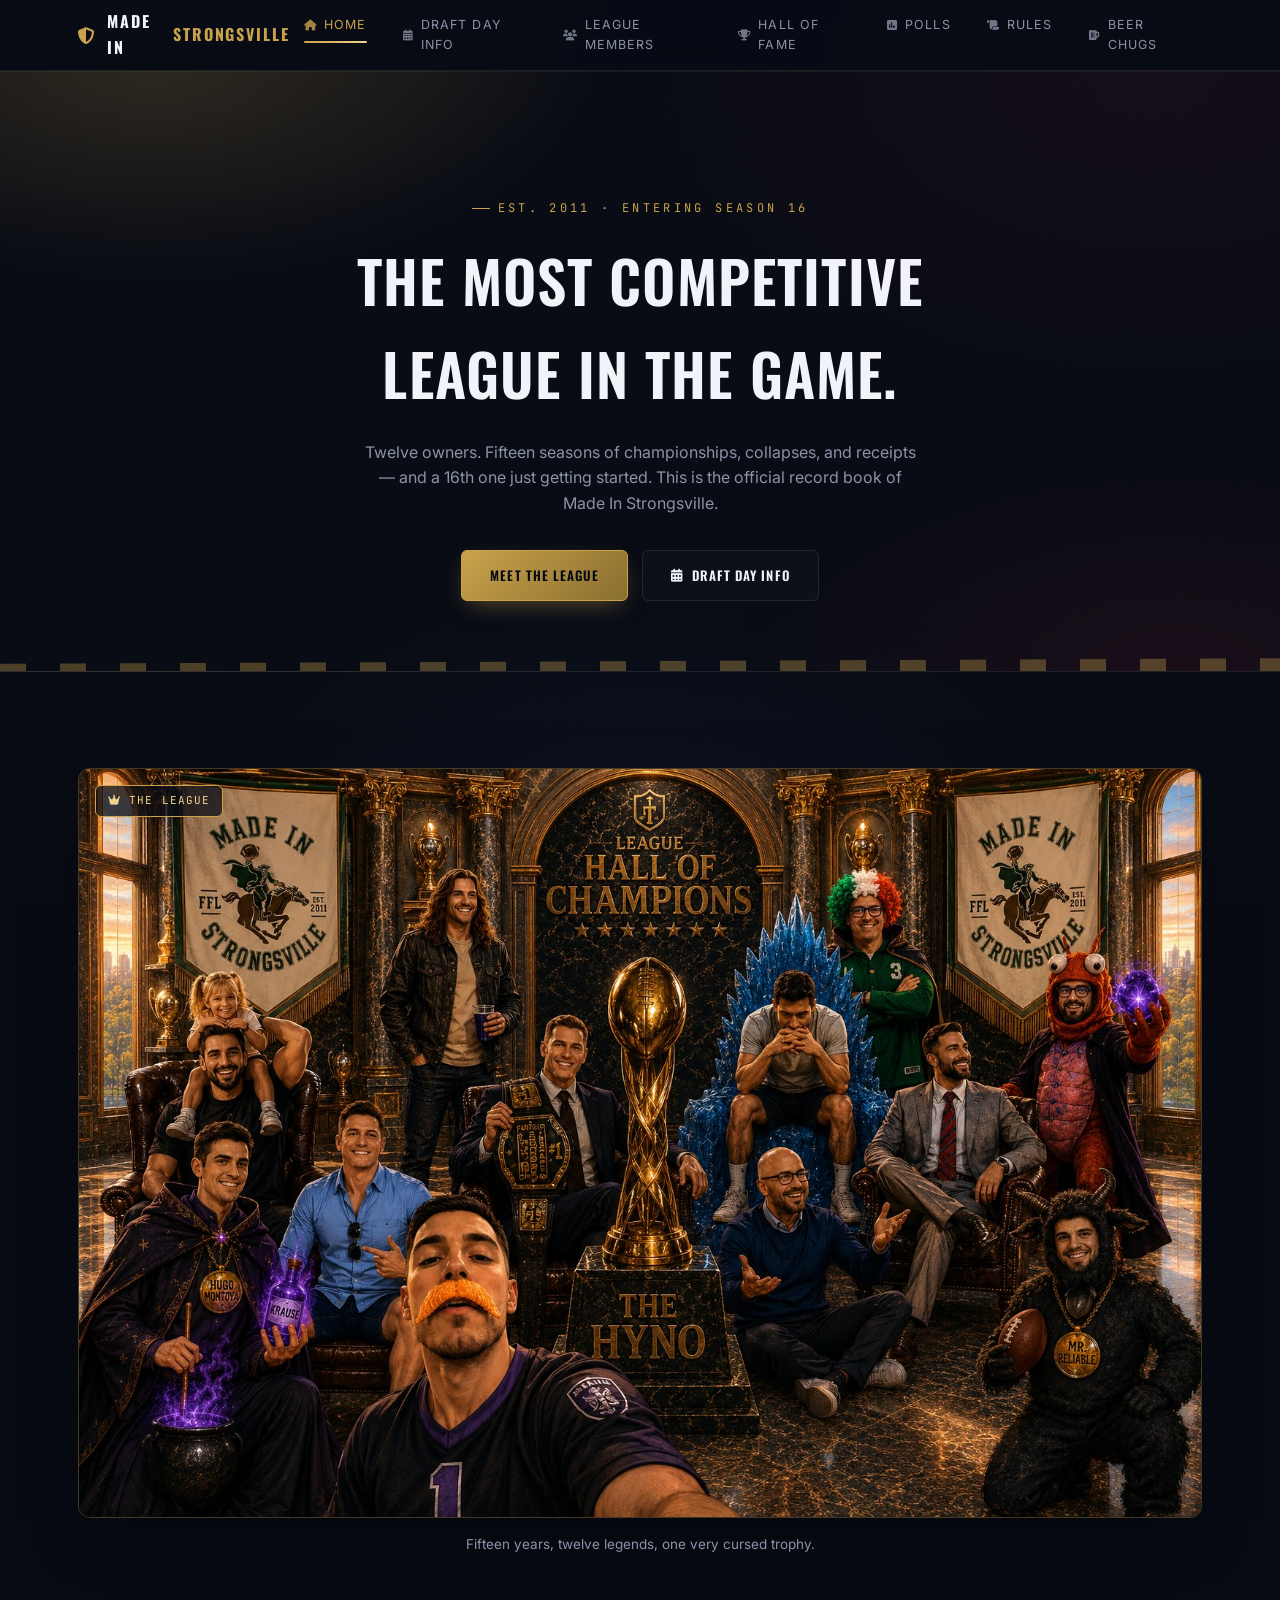
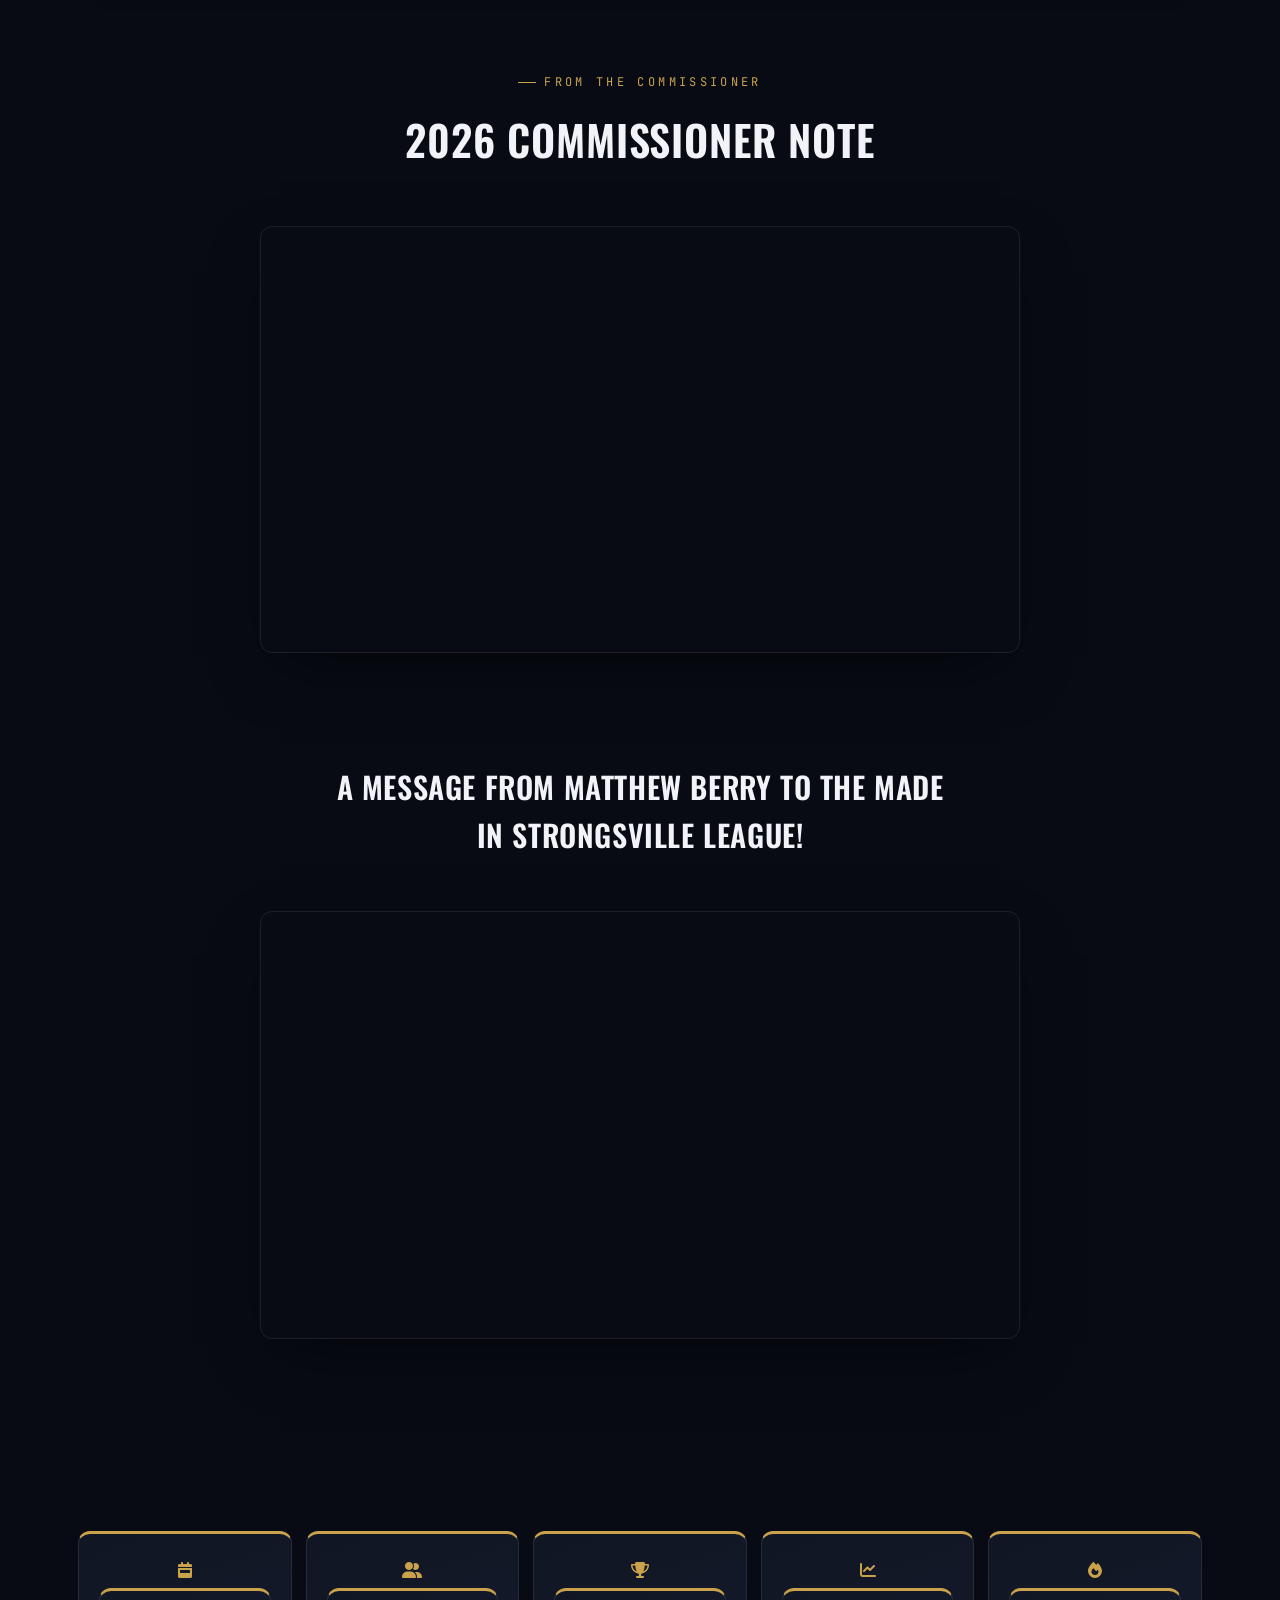
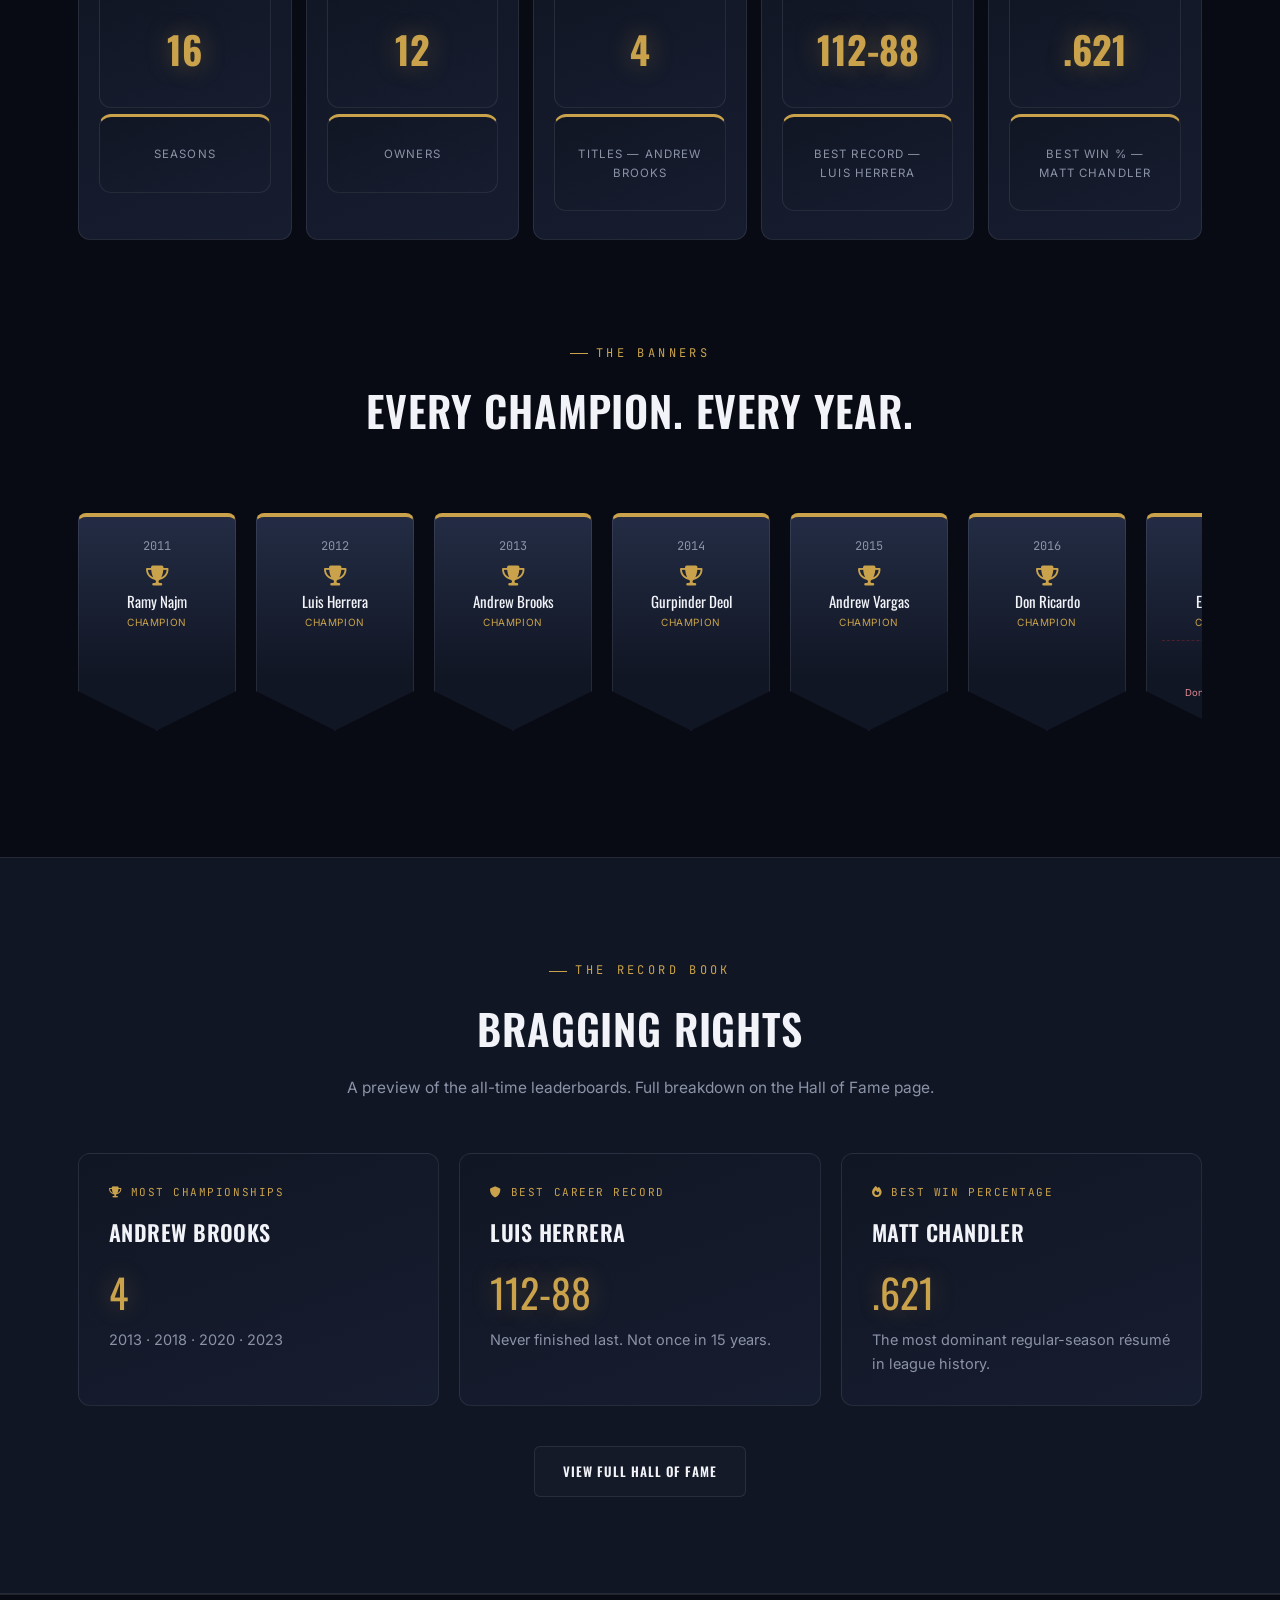
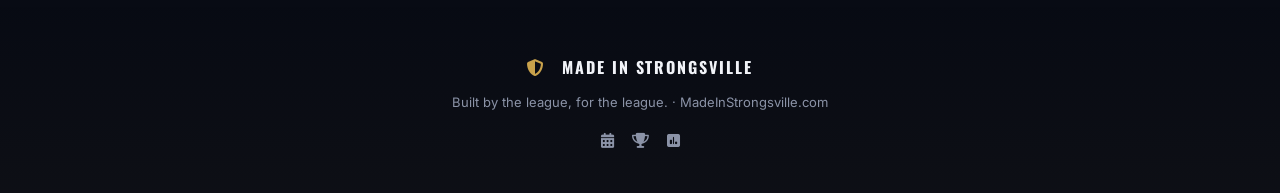
==== commit dd98edfd: "updated to 16" ====
--- a/index.html
+++ b/index.html
@@ -4,7 +4,7 @@
 <meta charset="UTF-8">
 <meta name="viewport" content="width=device-width, initial-scale=1.0">
 <title>Made In Strongsville | Fantasy Football League</title>
-<meta name="description" content="15 seasons. 12 owners. One trophy. The official home of the Made In Strongsville fantasy football league.">
+<meta name="description" content="Season 16. 12 owners. One trophy. The official home of the Made In Strongsville fantasy football league.">
 <link rel="preconnect" href="https://fonts.googleapis.com">
 <link href="https://fonts.googleapis.com/css2?family=Oswald:wght@500;600;700&family=Inter:wght@400;500;600&family=JetBrains+Mono:wght@400;500&display=swap" rel="stylesheet">
 <link rel="stylesheet" href="https://cdnjs.cloudflare.com/ajax/libs/font-awesome/6.5.1/css/all.min.css">
@@ -30,9 +30,9 @@
 
 <header class="page-hero" style="padding-top:120px; padding-bottom:70px;">
   <div class="wrap" style="text-align:center;">
-    <div class="eyebrow">Est. 2011 · Fifteen Seasons Strong</div>
+    <div class="eyebrow">Est. 2011 · Entering Season 16</div>
     <h1 style="margin-top:16px;">The Most Competitive<br>League in the Game.</h1>
-    <p style="margin:20px auto 0; max-width:56ch; text-align:center;">Twelve owners. Fifteen years of championships, collapses, and receipts. This is the official record book of Made In Strongsville.</p>
+    <p style="margin:20px auto 0; max-width:56ch; text-align:center;">Twelve owners. Fifteen seasons of championships, collapses, and receipts — and a 16th one just getting started. This is the official record book of Made In Strongsville.</p>
     <div style="margin-top:34px; display:flex; gap:14px; justify-content:center; flex-wrap:wrap;">
       <a href="members.html" class="btn primary">Meet the League</a>
       <a href="draft.html" class="btn ghost"><i class="fa-solid fa-calendar-days"></i>Draft Day Info</a>
@@ -77,7 +77,7 @@
 <section>
   <div class="wrap">
     <div class="stat-ticker reveal">
-      <div><i class="fa-solid fa-calendar-week"></i><div class="num">15</div><div class="label">Seasons</div></div>
+      <div><i class="fa-solid fa-calendar-week"></i><div class="num">16</div><div class="label">Seasons</div></div>
       <div><i class="fa-solid fa-user-group"></i><div class="num">12</div><div class="label">Owners</div></div>
       <div><i class="fa-solid fa-trophy"></i><div class="num">4</div><div class="label">Titles — Andrew Brooks</div></div>
       <div><i class="fa-solid fa-chart-line"></i><div class="num">112-88</div><div class="label">Best Record — Luis Herrera</div></div>
